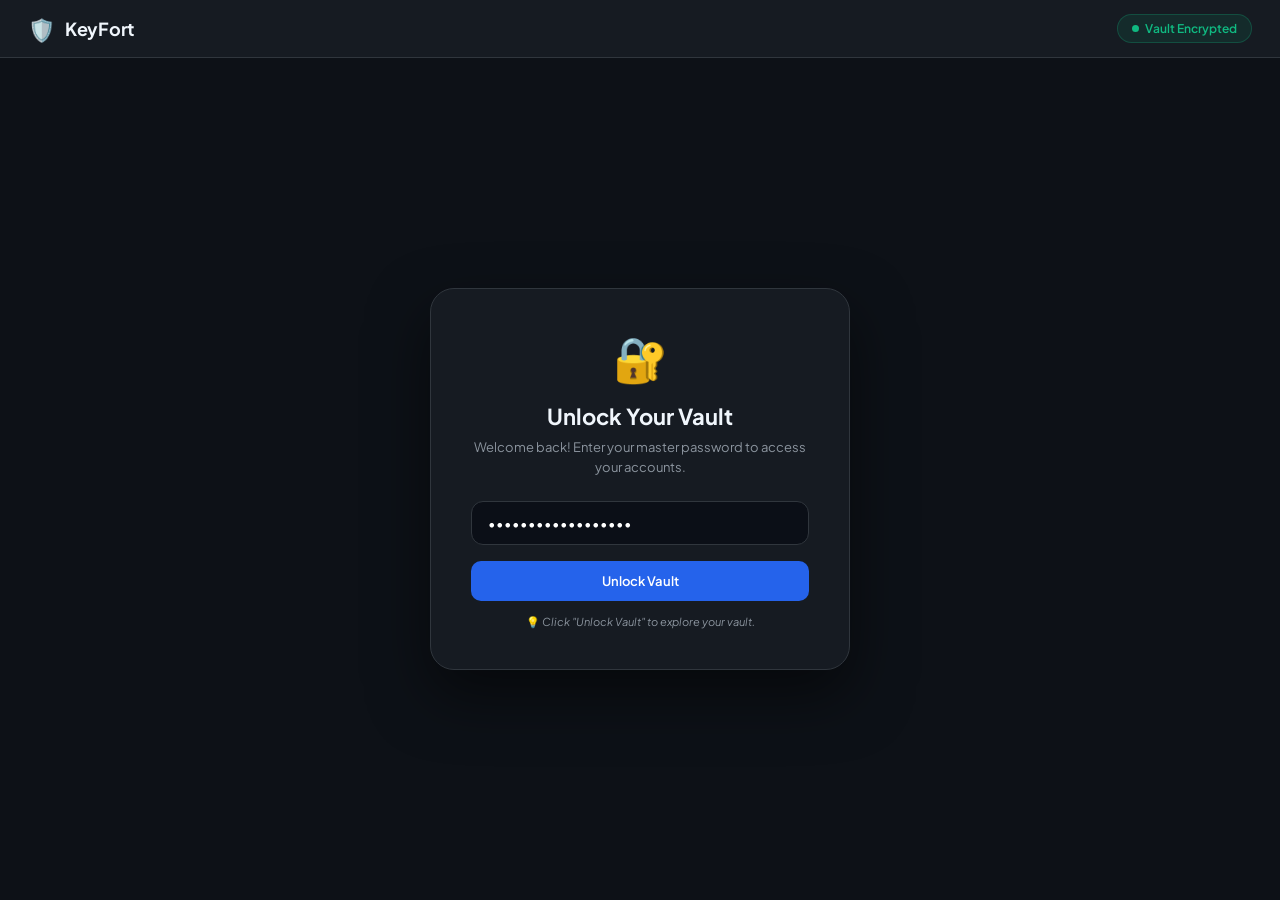
==== keyfort-server/src/main/resources/static/index.html @ c2ccace6 "feat: consumer-ready password manager UI with vault, generator, and human-friendly documentation" ====
<!DOCTYPE html>
<html lang="en">
<head>
    <meta charset="UTF-8">
    <meta name="viewport" content="width=device-width, initial-scale=1.0">
    <title>KeyFort — Simple, Private Password Manager</title>
    <link href="https://fonts.googleapis.com/css2?family=Plus+Jakarta+Sans:wght@400;500;600;700&display=swap" rel="stylesheet">
    <style>
        :root {
            --bg: #0d1117;
            --surface: #161b22;
            --surface-hover: #1f242c;
            --border: #30363d;
            --primary: #2563eb;
            --primary-hover: #1d4ed8;
            --accent: #10b981;
            --text: #f0f6fc;
            --muted: #8b949e;
            --danger: #f85149;
        }

        * {
            margin: 0;
            padding: 0;
            box-sizing: border-box;
            font-family: 'Plus Jakarta Sans', -apple-system, sans-serif;
        }

        body {
            background-color: var(--bg);
            color: var(--text);
            min-height: 100vh;
            display: flex;
            flex-direction: column;
        }

        /* Top Header */
        header {
            background: var(--surface);
            border-bottom: 1px solid var(--border);
            padding: 14px 28px;
            display: flex;
            align-items: center;
            justify-content: space-between;
        }

        .brand {
            display: flex;
            align-items: center;
            gap: 10px;
        }

        .brand-icon {
            font-size: 22px;
        }

        .brand h1 {
            font-size: 18px;
            font-weight: 700;
            letter-spacing: -0.3px;
        }

        .user-controls {
            display: flex;
            align-items: center;
            gap: 12px;
        }

        .status-badge {
            background: rgba(16, 185, 129, 0.1);
            color: var(--accent);
            border: 1px solid rgba(16, 185, 129, 0.25);
            padding: 6px 14px;
            border-radius: 20px;
            font-size: 12px;
            font-weight: 600;
            display: flex;
            align-items: center;
            gap: 6px;
        }

        .status-dot {
            width: 7px;
            height: 7px;
            border-radius: 50%;
            background: var(--accent);
        }

        .btn {
            background: var(--primary);
            color: white;
            border: none;
            padding: 8px 16px;
            border-radius: 10px;
            font-size: 13px;
            font-weight: 600;
            cursor: pointer;
            transition: all 0.2s;
            display: inline-flex;
            align-items: center;
            gap: 6px;
        }

        .btn:hover {
            background: var(--primary-hover);
        }

        .btn-secondary {
            background: var(--surface-hover);
            color: var(--text);
            border: 1px solid var(--border);
        }

        .btn-secondary:hover {
            background: #282f3a;
        }

        /* Unlock Screen */
        #unlockScreen {
            flex: 1;
            display: flex;
            align-items: center;
            justify-content: center;
            padding: 24px;
        }

        .unlock-card {
            background: var(--surface);
            border: 1px solid var(--border);
            border-radius: 24px;
            padding: 40px;
            max-width: 420px;
            width: 100%;
            text-align: center;
            box-shadow: 0 25px 60px rgba(0, 0, 0, 0.5);
        }

        .unlock-icon {
            font-size: 44px;
            margin-bottom: 16px;
        }

        .unlock-card h2 {
            font-size: 22px;
            font-weight: 700;
            margin-bottom: 8px;
        }

        .unlock-card p {
            font-size: 13px;
            color: var(--muted);
            margin-bottom: 24px;
            line-height: 1.5;
        }

        .input-field {
            width: 100%;
            background: #0b0f17;
            border: 1px solid var(--border);
            border-radius: 12px;
            padding: 12px 16px;
            color: white;
            font-size: 14px;
            margin-bottom: 16px;
            outline: none;
            transition: border-color 0.2s;
        }

        .input-field:focus {
            border-color: var(--primary);
        }

        /* App Dashboard */
        #appDashboard {
            flex: 1;
            display: none;
            max-width: 1100px;
            margin: 0 auto;
            width: 100%;
            padding: 28px 20px;
        }

        .dashboard-header {
            display: flex;
            justify-content: space-between;
            align-items: center;
            margin-bottom: 24px;
            gap: 16px;
        }

        .search-bar {
            flex: 1;
            max-width: 480px;
            position: relative;
        }

        .search-bar input {
            width: 100%;
            background: var(--surface);
            border: 1px solid var(--border);
            border-radius: 12px;
            padding: 10px 16px 10px 38px;
            color: white;
            font-size: 13px;
            outline: none;
        }

        .search-icon {
            position: absolute;
            left: 14px;
            top: 50%;
            transform: translateY(-50%);
            font-size: 14px;
            color: var(--muted);
        }

        /* Navigation Tabs */
        .tabs {
            display: flex;
            gap: 8px;
            margin-bottom: 24px;
            border-bottom: 1px solid var(--border);
            padding-bottom: 12px;
        }

        .tab-btn {
            background: none;
            border: none;
            color: var(--muted);
            font-size: 13px;
            font-weight: 600;
            padding: 8px 16px;
            border-radius: 8px;
            cursor: pointer;
            transition: all 0.2s;
        }

        .tab-btn.active {
            background: var(--surface);
            color: var(--text);
            border: 1px solid var(--border);
        }

        /* Password Cards Grid */
        .vault-grid {
            display: grid;
            grid-template-columns: repeat(auto-fill, minmax(320px, 1fr));
            gap: 16px;
        }

        .password-card {
            background: var(--surface);
            border: 1px solid var(--border);
            border-radius: 16px;
            padding: 18px;
            display: flex;
            flex-direction: column;
            gap: 14px;
            transition: transform 0.15s, border-color 0.15s;
        }

        .password-card:hover {
            border-color: #484f58;
            transform: translateY(-2px);
        }

        .card-top {
            display: flex;
            align-items: center;
            gap: 12px;
        }

        .site-logo {
            width: 40px;
            height: 40px;
            border-radius: 10px;
            background: #21262d;
            display: flex;
            align-items: center;
            justify-content: center;
            font-size: 18px;
            font-weight: 700;
        }

        .site-info h3 {
            font-size: 15px;
            font-weight: 600;
        }

        .site-info p {
            font-size: 12px;
            color: var(--muted);
        }

        .card-middle {
            background: #0b0f17;
            border: 1px solid #21262d;
            border-radius: 10px;
            padding: 10px 14px;
            display: flex;
            justify-content: space-between;
            align-items: center;
        }

        .password-display {
            font-family: monospace;
            font-size: 14px;
            letter-spacing: 1px;
            color: #79c0ff;
        }

        .card-actions {
            display: flex;
            gap: 8px;
        }

        .action-btn {
            background: #21262d;
            border: 1px solid var(--border);
            color: var(--text);
            padding: 6px 12px;
            border-radius: 8px;
            font-size: 12px;
            cursor: pointer;
            transition: background 0.15s;
        }

        .action-btn:hover {
            background: #30363d;
        }

        .delete-btn:hover {
            color: var(--danger);
            border-color: var(--danger);
        }

        /* Modal Dialog */
        .modal-overlay {
            position: fixed;
            top: 0; left: 0; right: 0; bottom: 0;
            background: rgba(0, 0, 0, 0.7);
            backdrop-filter: blur(4px);
            display: none;
            align-items: center;
            justify-content: center;
            z-index: 100;
        }

        .modal {
            background: var(--surface);
            border: 1px solid var(--border);
            border-radius: 20px;
            padding: 28px;
            max-width: 440px;
            width: 100%;
        }

        .modal h3 {
            font-size: 18px;
            font-weight: 700;
            margin-bottom: 16px;
        }

        .modal-buttons {
            display: flex;
            justify-content: flex-end;
            gap: 10px;
            margin-top: 20px;
        }

        /* Generator View */
        #generatorView {
            display: none;
            max-width: 500px;
            margin: 0 auto;
            background: var(--surface);
            border: 1px solid var(--border);
            border-radius: 20px;
            padding: 28px;
            text-align: center;
        }

        .gen-display {
            background: #0b0f17;
            border: 1px solid var(--border);
            border-radius: 12px;
            padding: 16px;
            font-family: monospace;
            font-size: 18px;
            font-weight: 600;
            color: var(--accent);
            margin: 16px 0;
            word-break: break-all;
        }

        /* Toast notification */
        #toast {
            position: fixed;
            bottom: 24px;
            right: 24px;
            background: #10b981;
            color: #042f1a;
            font-weight: 600;
            font-size: 13px;
            padding: 10px 20px;
            border-radius: 10px;
            box-shadow: 0 10px 25px rgba(0, 0, 0, 0.4);
            display: none;
            animation: fadeIn 0.2s;
            z-index: 200;
        }

        @keyframes fadeIn {
            from { opacity: 0; transform: translateY(10px); }
            to { opacity: 1; transform: translateY(0); }
        }
    </style>
</head>
<body>

    <!-- Header -->
    <header>
        <div class="brand">
            <span class="brand-icon">🛡️</span>
            <h1>KeyFort</h1>
        </div>
        <div class="user-controls">
            <div class="status-badge">
                <div class="status-dot"></div>
                <span>Vault Encrypted</span>
            </div>
            <button class="btn btn-secondary" id="lockBtn" style="display: none;" onclick="lockVault()">🔒 Lock</button>
        </div>
    </header>

    <!-- 1. Unlock Screen (First thing you see) -->
    <div id="unlockScreen">
        <div class="unlock-card">
            <div class="unlock-icon">🔐</div>
            <h2>Unlock Your Vault</h2>
            <p>Welcome back! Enter your master password to access your accounts.</p>
            <input type="password" id="masterPassInput" class="input-field" placeholder="Enter master password..." value="my-secret-password">
            <button class="btn" style="width: 100%; justify-content: center; padding: 12px;" onclick="unlockVault()">Unlock Vault</button>
            <div style="font-size: 11px; color: var(--muted); margin-top: 14px;">
                💡 <em>Click "Unlock Vault" to explore your vault.</em>
            </div>
        </div>
    </div>

    <!-- 2. Main Dashboard (After Unlock) -->
    <div id="appDashboard">
        
        <!-- Tabs -->
        <div class="tabs">
            <button class="tab-btn active" id="tabVault" onclick="showTab('vault')">🔑 Passwords</button>
            <button class="tab-btn" id="tabGen" onclick="showTab('gen')">⚡ Generator</button>
        </div>

        <!-- Vault Tab Content -->
        <div id="vaultContent">
            <div class="dashboard-header">
                <div class="search-bar">
                    <span class="search-icon">🔍</span>
                    <input type="text" id="searchInput" placeholder="Search passwords (e.g. Google, Netflix)..." oninput="filterPasswords()">
                </div>
                <button class="btn" onclick="openAddModal()">+ Add New Password</button>
            </div>

            <!-- Passwords List -->
            <div class="vault-grid" id="vaultGrid">
                <!-- Cards will render here -->
            </div>
        </div>

        <!-- Generator Tab Content -->
        <div id="generatorView">
            <div style="font-size: 32px; margin-bottom: 8px;">⚡</div>
            <h3>Strong Password Generator</h3>
            <p style="font-size: 12px; color: var(--muted);">Generate strong, unique passwords that hackers cannot guess.</p>
            
            <div class="gen-display" id="generatedPassword">K8#mQ2$pL9@vR4!w</div>
            
            <div style="display: flex; gap: 10px; justify-content: center; margin-top: 16px;">
                <button class="btn" onclick="generateNewPassword()">🎲 Generate New</button>
                <button class="btn btn-secondary" onclick="copyText(document.getElementById('generatedPassword').textContent, 'Generated password copied!')">📋 Copy Password</button>
            </div>
        </div>

    </div>

    <!-- Add Password Modal -->
    <div class="modal-overlay" id="addModal">
        <div class="modal">
            <h3>Add New Password</h3>
            <label style="font-size: 12px; color: var(--muted); margin-bottom: 4px; display: block;">Service / Website Name</label>
            <input type="text" id="newSite" class="input-field" placeholder="e.g. Amazon, Twitter, Bank">
            
            <label style="font-size: 12px; color: var(--muted); margin-bottom: 4px; display: block;">Username or Email</label>
            <input type="text" id="newUser" class="input-field" placeholder="e.g. sameer@gmail.com">
            
            <label style="font-size: 12px; color: var(--muted); margin-bottom: 4px; display: block;">Password</label>
            <div style="display: flex; gap: 8px;">
                <input type="text" id="newPass" class="input-field" placeholder="Password" style="margin-bottom: 0;">
                <button class="btn btn-secondary" type="button" onclick="document.getElementById('newPass').value = makeRandomPass()">⚡</button>
            </div>

            <div class="modal-buttons">
                <button class="btn btn-secondary" onclick="closeAddModal()">Cancel</button>
                <button class="btn" onclick="saveNewPassword()">Save Password</button>
            </div>
        </div>
    </div>

    <!-- Toast Notification -->
    <div id="toast">Copied to clipboard!</div>

    <script>
        // Sample Vault Data
        let vault = [
            { id: 1, site: "Google Workspace", user: "sameer@gmail.com", pass: "s3cur3#P@ssw0rd!2026", logo: "G", color: "#ea4335" },
            { id: 2, site: "GitHub Account", user: "MohammedSameer-57", pass: "ghp_TokenSecr3t_9921", logo: "git", color: "#f0f6fc" },
            { id: 3, site: "Netflix Family", user: "sameer.stream@home.net", pass: "N3tfl!x_B!ng3#2026", logo: "N", color: "#e50914" },
            { id: 4, site: "Spotify Music", user: "sameer.music@gmail.com", pass: "Sp0t!fy#Tr@cks_882", logo: "♫", color: "#1db954" }
        ];

        // Unlock Action
        function unlockVault() {
            document.getElementById('unlockScreen').style.display = 'none';
            document.getElementById('appDashboard').style.display = 'block';
            document.getElementById('lockBtn').style.display = 'inline-flex';
            renderVault();
            showToast("Vault unlocked successfully!");
        }

        // Lock Action
        function lockVault() {
            document.getElementById('unlockScreen').style.display = 'flex';
            document.getElementById('appDashboard').style.display = 'none';
            document.getElementById('lockBtn').style.display = 'none';
            showToast("Vault locked.");
        }

        // Render Password Cards
        function renderVault(filter = "") {
            const grid = document.getElementById('vaultGrid');
            grid.innerHTML = "";

            const items = vault.filter(v => 
                v.site.toLowerCase().includes(filter.toLowerCase()) || 
                v.user.toLowerCase().includes(filter.toLowerCase())
            );

            if (items.length === 0) {
                grid.innerHTML = `<div style="grid-column: 1/-1; text-align: center; color: var(--muted); padding: 40px;">No accounts found matching "${filter}".</div>`;
                return;
            }

            items.forEach(item => {
                const card = document.createElement('div');
                card.className = 'password-card';
                card.innerHTML = `
                    <div class="card-top">
                        <div class="site-logo" style="color: ${item.color}">${item.logo}</div>
                        <div class="site-info">
                            <h3>${item.site}</h3>
                            <p>${item.user}</p>
                        </div>
                    </div>
                    <div class="card-middle">
                        <span class="password-display" id="pass-${item.id}">••••••••••••</span>
                        <button class="action-btn" onclick="toggleSecret(${item.id}, '${item.pass}')">👁️ Peek</button>
                    </div>
                    <div class="card-actions">
                        <button class="action-btn" onclick="copyText('${item.user}', 'Username copied!')">📋 Copy User</button>
                        <button class="action-btn" onclick="copyText('${item.pass}', 'Password copied!')">🔑 Copy Password</button>
                        <button class="action-btn delete-btn" onclick="deleteEntry(${item.id})">🗑️</button>
                    </div>
                `;
                grid.appendChild(card);
            });
        }

        function toggleSecret(id, pass) {
            const el = document.getElementById(`pass-${id}`);
            if (el.textContent === "••••••••••••") {
                el.textContent = pass;
            } else {
                el.textContent = "••••••••••••";
            }
        }

        function filterPasswords() {
            const query = document.getElementById('searchInput').value;
            renderVault(query);
        }

        // Add New Password Modal
        function openAddModal() {
            document.getElementById('newSite').value = "";
            document.getElementById('newUser').value = "";
            document.getElementById('newPass').value = makeRandomPass();
            document.getElementById('addModal').style.display = 'flex';
        }

        function closeAddModal() {
            document.getElementById('addModal').style.display = 'none';
        }

        function saveNewPassword() {
            const site = document.getElementById('newSite').value.trim();
            const user = document.getElementById('newUser').value.trim();
            const pass = document.getElementById('newPass').value.trim();

            if (!site || !pass) {
                alert("Please enter a website name and password.");
                return;
            }

            vault.push({
                id: Date.now(),
                site: site,
                user: user || "user",
                pass: pass,
                logo: site.charAt(0).toUpperCase(),
                color: "#3b82f6"
            });

            closeAddModal();
            renderVault();
            showToast(`Added ${site} to your vault!`);
        }

        function deleteEntry(id) {
            vault = vault.filter(v => v.id !== id);
            renderVault();
            showToast("Account removed from vault.");
        }

        // Copy Helper
        function copyText(text, msg) {
            navigator.clipboard.writeText(text).then(() => {
                showToast(msg);
            }).catch(() => {
                showToast("Copied: " + text);
            });
        }

        function showToast(msg) {
            const toast = document.getElementById('toast');
            toast.textContent = msg;
            toast.style.display = 'block';
            setTimeout(() => { toast.style.display = 'none'; }, 2200);
        }

        // Tab Switching
        function showTab(tab) {
            if (tab === 'vault') {
                document.getElementById('tabVault').classList.add('active');
                document.getElementById('tabGen').classList.remove('active');
                document.getElementById('vaultContent').style.display = 'block';
                document.getElementById('generatorView').style.display = 'none';
            } else {
                document.getElementById('tabGen').classList.add('active');
                document.getElementById('tabVault').classList.remove('active');
                document.getElementById('vaultContent').style.display = 'none';
                document.getElementById('generatorView').style.display = 'block';
            }
        }

        // Generator Logic
        function makeRandomPass() {
            const chars = "ABCDEFGHJKLMNPQRSTUVWXYZabcdefghijkmnopqrstuvwxyz23456789!@#$%^&*";
            let pass = "";
            for (let i = 0; i < 16; i++) {
                pass += chars.charAt(Math.floor(Math.random() * chars.length));
            }
            return pass;
        }

        function generateNewPassword() {
            document.getElementById('generatedPassword').textContent = makeRandomPass();
        }
    </script>
</body>
</html>
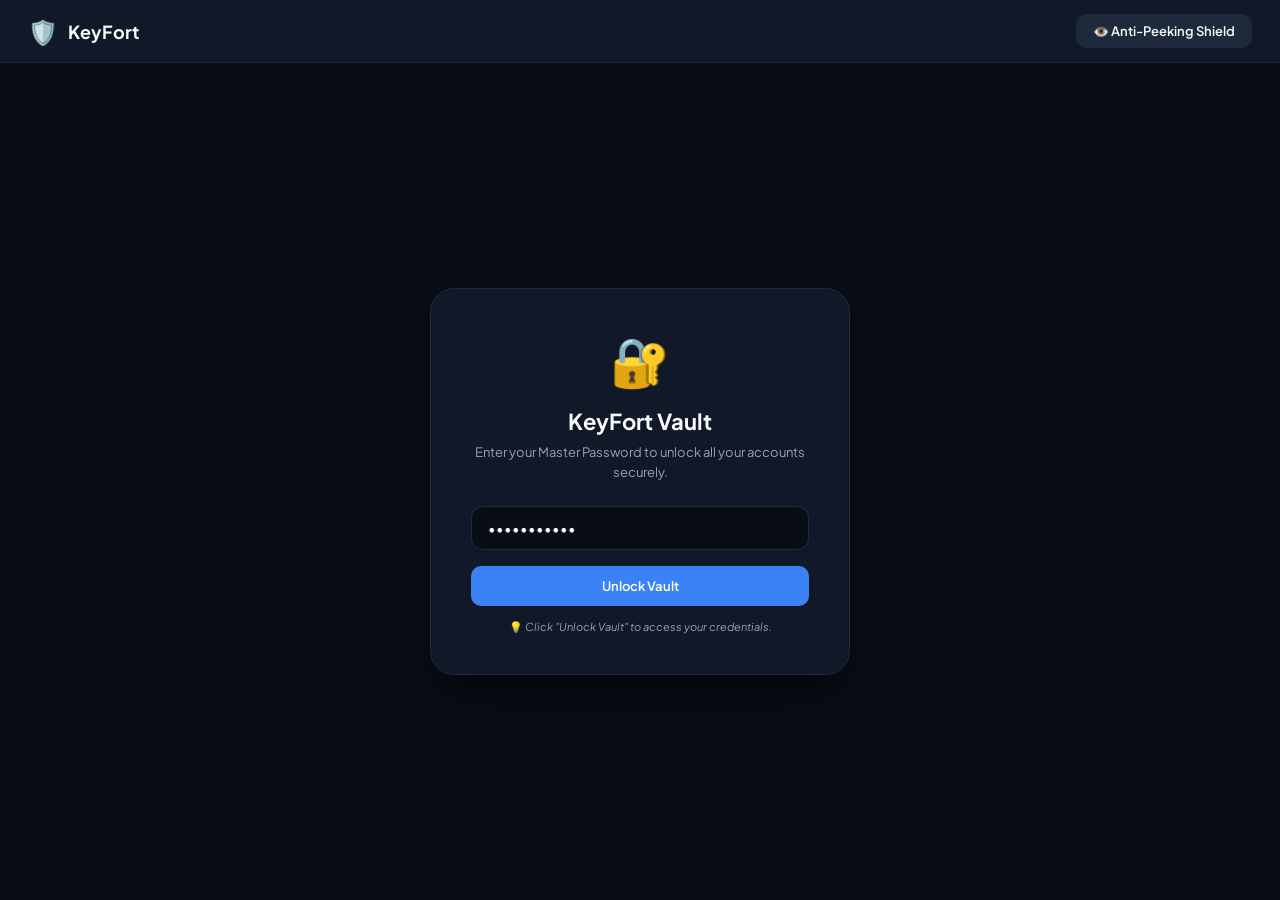
==== commit 0598bd60: "feat: anti-peeking shield, 60s self-destruct 1-time share links, and camera-proof press-to-peek" ====
--- a/keyfort-server/src/main/resources/static/index.html
+++ b/keyfort-server/src/main/resources/static/index.html
@@ -3,20 +3,21 @@
 <head>
     <meta charset="UTF-8">
     <meta name="viewport" content="width=device-width, initial-scale=1.0">
-    <title>KeyFort — Simple, Private Password Manager</title>
+    <title>KeyFort — Anti-Peeking Password Manager</title>
     <link href="https://fonts.googleapis.com/css2?family=Plus+Jakarta+Sans:wght@400;500;600;700&display=swap" rel="stylesheet">
     <style>
         :root {
-            --bg: #0d1117;
-            --surface: #161b22;
-            --surface-hover: #1f242c;
-            --border: #30363d;
-            --primary: #2563eb;
-            --primary-hover: #1d4ed8;
+            --bg: #090d16;
+            --surface: #111827;
+            --surface-hover: #1f2937;
+            --border: #1f293d;
+            --primary: #3b82f6;
+            --primary-hover: #2563eb;
             --accent: #10b981;
-            --text: #f0f6fc;
-            --muted: #8b949e;
-            --danger: #f85149;
+            --warning: #f59e0b;
+            --danger: #ef4444;
+            --text: #f8fafc;
+            --muted: #94a3b8;
         }
 
         * {
@@ -34,7 +35,7 @@
             flex-direction: column;
         }
 
-        /* Top Header */
+        /* Header */
         header {
             background: var(--surface);
             border-bottom: 1px solid var(--border);
@@ -51,39 +52,18 @@
         }
 
         .brand-icon {
-            font-size: 22px;
+            font-size: 24px;
         }
 
         .brand h1 {
             font-size: 18px;
             font-weight: 700;
-            letter-spacing: -0.3px;
-        }
-
-        .user-controls {
-            display: flex;
-            align-items: center;
-            gap: 12px;
-        }
-
-        .status-badge {
-            background: rgba(16, 185, 129, 0.1);
-            color: var(--accent);
-            border: 1px solid rgba(16, 185, 129, 0.25);
-            padding: 6px 14px;
-            border-radius: 20px;
-            font-size: 12px;
-            font-weight: 600;
-            display: flex;
-            align-items: center;
-            gap: 6px;
-        }
-
-        .status-dot {
-            width: 7px;
-            height: 7px;
-            border-radius: 50%;
-            background: var(--accent);
+        }
+
+        .header-actions {
+            display: flex;
+            align-items: center;
+            gap: 10px;
         }
 
         .btn {
@@ -101,22 +81,24 @@
             gap: 6px;
         }
 
-        .btn:hover {
-            background: var(--primary-hover);
-        }
+        .btn:hover { background: var(--primary-hover); }
 
         .btn-secondary {
-            background: var(--surface-hover);
+            background: #1e293b;
             color: var(--text);
             border: 1px solid var(--border);
         }
 
-        .btn-secondary:hover {
-            background: #282f3a;
-        }
-
-        /* Unlock Screen */
-        #unlockScreen {
+        .btn-secondary:hover { background: #334155; }
+
+        .btn-danger {
+            background: rgba(239, 68, 68, 0.15);
+            color: #f87171;
+            border: 1px solid rgba(239, 68, 68, 0.3);
+        }
+
+        /* SCREEN 1: Master Password Login */
+        #screen1 {
             flex: 1;
             display: flex;
             align-items: center;
@@ -124,7 +106,7 @@
             padding: 24px;
         }
 
-        .unlock-card {
+        .login-card {
             background: var(--surface);
             border: 1px solid var(--border);
             border-radius: 24px;
@@ -132,30 +114,30 @@
             max-width: 420px;
             width: 100%;
             text-align: center;
-            box-shadow: 0 25px 60px rgba(0, 0, 0, 0.5);
-        }
-
-        .unlock-icon {
-            font-size: 44px;
+            box-shadow: 0 25px 50px -12px rgba(0, 0, 0, 0.7);
+        }
+
+        .login-icon {
+            font-size: 48px;
             margin-bottom: 16px;
         }
 
-        .unlock-card h2 {
+        .login-card h2 {
             font-size: 22px;
             font-weight: 700;
             margin-bottom: 8px;
         }
 
-        .unlock-card p {
+        .login-card p {
             font-size: 13px;
             color: var(--muted);
             margin-bottom: 24px;
             line-height: 1.5;
         }
 
-        .input-field {
+        .input-box {
             width: 100%;
-            background: #0b0f17;
+            background: #090d16;
             border: 1px solid var(--border);
             border-radius: 12px;
             padding: 12px 16px;
@@ -166,12 +148,10 @@
             transition: border-color 0.2s;
         }
 
-        .input-field:focus {
-            border-color: var(--primary);
-        }
-
-        /* App Dashboard */
-        #appDashboard {
+        .input-box:focus { border-color: var(--primary); }
+
+        /* SCREEN 2: The Main Vault Dashboard */
+        #screen2 {
             flex: 1;
             display: none;
             max-width: 1100px;
@@ -180,21 +160,22 @@
             padding: 28px 20px;
         }
 
-        .dashboard-header {
+        .toolbar {
             display: flex;
             justify-content: space-between;
             align-items: center;
+            gap: 16px;
             margin-bottom: 24px;
-            gap: 16px;
-        }
-
-        .search-bar {
+            flex-wrap: wrap;
+        }
+
+        .search-box {
             flex: 1;
-            max-width: 480px;
+            min-width: 280px;
             position: relative;
         }
 
-        .search-bar input {
+        .search-box input {
             width: 100%;
             background: var(--surface);
             border: 1px solid var(--border);
@@ -214,67 +195,40 @@
             color: var(--muted);
         }
 
-        /* Navigation Tabs */
-        .tabs {
-            display: flex;
-            gap: 8px;
-            margin-bottom: 24px;
-            border-bottom: 1px solid var(--border);
-            padding-bottom: 12px;
-        }
-
-        .tab-btn {
-            background: none;
-            border: none;
-            color: var(--muted);
-            font-size: 13px;
-            font-weight: 600;
-            padding: 8px 16px;
-            border-radius: 8px;
-            cursor: pointer;
-            transition: all 0.2s;
-        }
-
-        .tab-btn.active {
-            background: var(--surface);
-            color: var(--text);
-            border: 1px solid var(--border);
-        }
-
-        /* Password Cards Grid */
+        /* Vault Cards */
         .vault-grid {
             display: grid;
             grid-template-columns: repeat(auto-fill, minmax(320px, 1fr));
             gap: 16px;
         }
 
-        .password-card {
+        .card {
             background: var(--surface);
             border: 1px solid var(--border);
-            border-radius: 16px;
-            padding: 18px;
+            border-radius: 18px;
+            padding: 20px;
             display: flex;
             flex-direction: column;
             gap: 14px;
             transition: transform 0.15s, border-color 0.15s;
         }
 
-        .password-card:hover {
-            border-color: #484f58;
+        .card:hover {
+            border-color: #3b82f6;
             transform: translateY(-2px);
         }
 
-        .card-top {
+        .card-header {
             display: flex;
             align-items: center;
             gap: 12px;
         }
 
-        .site-logo {
-            width: 40px;
-            height: 40px;
-            border-radius: 10px;
-            background: #21262d;
+        .logo-circle {
+            width: 42px;
+            height: 42px;
+            border-radius: 12px;
+            background: #1e293b;
             display: flex;
             align-items: center;
             justify-content: center;
@@ -282,19 +236,9 @@
             font-weight: 700;
         }
 
-        .site-info h3 {
-            font-size: 15px;
-            font-weight: 600;
-        }
-
-        .site-info p {
-            font-size: 12px;
-            color: var(--muted);
-        }
-
         .card-middle {
-            background: #0b0f17;
-            border: 1px solid #21262d;
+            background: #090d16;
+            border: 1px solid #1e293b;
             border-radius: 10px;
             padding: 10px 14px;
             display: flex;
@@ -302,98 +246,118 @@
             align-items: center;
         }
 
-        .password-display {
+        .secret-dots {
             font-family: monospace;
             font-size: 14px;
-            letter-spacing: 1px;
-            color: #79c0ff;
-        }
-
-        .card-actions {
-            display: flex;
+            letter-spacing: 2px;
+            color: #60a5fa;
+            user-select: none;
+        }
+
+        .card-footer {
+            display: flex;
+            justify-content: space-between;
+            align-items: center;
             gap: 8px;
         }
 
-        .action-btn {
-            background: #21262d;
-            border: 1px solid var(--border);
-            color: var(--text);
+        .btn-share {
+            background: rgba(16, 185, 129, 0.12);
+            color: #34d399;
+            border: 1px solid rgba(16, 185, 129, 0.3);
             padding: 6px 12px;
             border-radius: 8px;
             font-size: 12px;
+            font-weight: 600;
             cursor: pointer;
-            transition: background 0.15s;
-        }
-
-        .action-btn:hover {
-            background: #30363d;
-        }
-
-        .delete-btn:hover {
-            color: var(--danger);
-            border-color: var(--danger);
-        }
-
-        /* Modal Dialog */
-        .modal-overlay {
+            transition: all 0.2s;
+            display: flex;
+            align-items: center;
+            gap: 5px;
+        }
+
+        .btn-share:hover {
+            background: rgba(16, 185, 129, 0.25);
+        }
+
+        /* MODAL: 1-Time Self-Destruct Send */
+        .modal-bg {
             position: fixed;
             top: 0; left: 0; right: 0; bottom: 0;
-            background: rgba(0, 0, 0, 0.7);
-            backdrop-filter: blur(4px);
+            background: rgba(0, 0, 0, 0.75);
+            backdrop-filter: blur(8px);
             display: none;
             align-items: center;
             justify-content: center;
             z-index: 100;
-        }
-
-        .modal {
+            padding: 16px;
+        }
+
+        .modal-box {
             background: var(--surface);
             border: 1px solid var(--border);
+            border-radius: 24px;
+            padding: 32px;
+            max-width: 480px;
+            width: 100%;
+            box-shadow: 0 25px 60px rgba(0, 0, 0, 0.8);
+            position: relative;
+        }
+
+        .burn-badge {
+            display: inline-flex;
+            align-items: center;
+            gap: 6px;
+            background: rgba(239, 68, 68, 0.15);
+            color: #f87171;
+            padding: 4px 12px;
             border-radius: 20px;
-            padding: 28px;
-            max-width: 440px;
-            width: 100%;
-        }
-
-        .modal h3 {
-            font-size: 18px;
-            font-weight: 700;
-            margin-bottom: 16px;
-        }
-
-        .modal-buttons {
-            display: flex;
-            justify-content: flex-end;
-            gap: 10px;
-            margin-top: 20px;
-        }
-
-        /* Generator View */
-        #generatorView {
-            display: none;
-            max-width: 500px;
-            margin: 0 auto;
-            background: var(--surface);
-            border: 1px solid var(--border);
-            border-radius: 20px;
-            padding: 28px;
-            text-align: center;
-        }
-
-        .gen-display {
-            background: #0b0f17;
+            font-size: 12px;
+            font-weight: 600;
+            margin-bottom: 12px;
+        }
+
+        .timer-bar {
+            background: #090d16;
             border: 1px solid var(--border);
             border-radius: 12px;
-            padding: 16px;
+            padding: 14px;
+            margin: 16px 0;
+            text-align: center;
+        }
+
+        .timer-count {
+            font-size: 26px;
+            font-weight: 800;
+            color: #fbbf24;
             font-family: monospace;
-            font-size: 18px;
-            font-weight: 600;
-            color: var(--accent);
+        }
+
+        .anti-peek-display {
+            background: #000;
+            border: 2px dashed #334155;
+            border-radius: 12px;
+            padding: 18px;
+            text-align: center;
             margin: 16px 0;
-            word-break: break-all;
-        }
-
-        /* Toast notification */
+            position: relative;
+        }
+
+        .peek-blur {
+            filter: blur(8px);
+            user-select: none;
+            transition: filter 0.2s;
+            font-family: monospace;
+            font-size: 16px;
+            color: #38bdf8;
+            font-weight: 700;
+        }
+
+        .peek-revealed {
+            filter: blur(0px) !important;
+        }
+
+        /* Toast */
         #toast {
             position: fixed;
             bottom: 24px;
@@ -402,17 +366,11 @@
             color: #042f1a;
             font-weight: 600;
             font-size: 13px;
-            padding: 10px 20px;
-            border-radius: 10px;
+            padding: 12px 20px;
+            border-radius: 12px;
             box-shadow: 0 10px 25px rgba(0, 0, 0, 0.4);
             display: none;
-            animation: fadeIn 0.2s;
             z-index: 200;
-        }
-
-        @keyframes fadeIn {
-            from { opacity: 0; transform: translateY(10px); }
-            to { opacity: 1; transform: translateY(0); }
         }
     </style>
 </head>
@@ -424,177 +382,256 @@
             <span class="brand-icon">🛡️</span>
             <h1>KeyFort</h1>
         </div>
-        <div class="user-controls">
-            <div class="status-badge">
-                <div class="status-dot"></div>
-                <span>Vault Encrypted</span>
-            </div>
-            <button class="btn btn-secondary" id="lockBtn" style="display: none;" onclick="lockVault()">🔒 Lock</button>
+        <div class="header-actions">
+            <button class="btn btn-secondary" onclick="toggleAntiPeek()" id="privacyShieldBtn">👁️ Anti-Peeking Shield</button>
+            <button class="btn btn-secondary" id="lockVaultBtn" style="display: none;" onclick="lockVault()">🔒 Lock</button>
         </div>
     </header>
 
-    <!-- 1. Unlock Screen (First thing you see) -->
-    <div id="unlockScreen">
-        <div class="unlock-card">
-            <div class="unlock-icon">🔐</div>
-            <h2>Unlock Your Vault</h2>
-            <p>Welcome back! Enter your master password to access your accounts.</p>
-            <input type="password" id="masterPassInput" class="input-field" placeholder="Enter master password..." value="my-secret-password">
+    <!-- SCREEN 1: Master Lock -->
+    <div id="screen1">
+        <div class="login-card">
+            <div class="login-icon">🔐</div>
+            <h2>KeyFort Vault</h2>
+            <p>Enter your Master Password to unlock all your accounts securely.</p>
+            <input type="password" id="masterPass" class="input-box" placeholder="Master Password" value="password123">
             <button class="btn" style="width: 100%; justify-content: center; padding: 12px;" onclick="unlockVault()">Unlock Vault</button>
             <div style="font-size: 11px; color: var(--muted); margin-top: 14px;">
-                💡 <em>Click "Unlock Vault" to explore your vault.</em>
+                💡 <em>Click "Unlock Vault" to access your credentials.</em>
             </div>
         </div>
     </div>
 
-    <!-- 2. Main Dashboard (After Unlock) -->
-    <div id="appDashboard">
-        
-        <!-- Tabs -->
-        <div class="tabs">
-            <button class="tab-btn active" id="tabVault" onclick="showTab('vault')">🔑 Passwords</button>
-            <button class="tab-btn" id="tabGen" onclick="showTab('gen')">⚡ Generator</button>
+    <!-- SCREEN 2: Vault Dashboard -->
+    <div id="screen2">
+        <div class="toolbar">
+            <div class="search-box">
+                <span class="search-icon">🔍</span>
+                <input type="text" id="searchFilter" placeholder="Search accounts (e.g. Google, Netflix)..." oninput="filterCards()">
+            </div>
+            <button class="btn" onclick="openAddModal()">+ Add Account</button>
         </div>
 
-        <!-- Vault Tab Content -->
-        <div id="vaultContent">
-            <div class="dashboard-header">
-                <div class="search-bar">
-                    <span class="search-icon">🔍</span>
-                    <input type="text" id="searchInput" placeholder="Search passwords (e.g. Google, Netflix)..." oninput="filterPasswords()">
-                </div>
-                <button class="btn" onclick="openAddModal()">+ Add New Password</button>
-            </div>
-
-            <!-- Passwords List -->
-            <div class="vault-grid" id="vaultGrid">
-                <!-- Cards will render here -->
-            </div>
+        <div class="vault-grid" id="vaultGrid">
+            <!-- Cards rendered here -->
         </div>
-
-        <!-- Generator Tab Content -->
-        <div id="generatorView">
-            <div style="font-size: 32px; margin-bottom: 8px;">⚡</div>
-            <h3>Strong Password Generator</h3>
-            <p style="font-size: 12px; color: var(--muted);">Generate strong, unique passwords that hackers cannot guess.</p>
+    </div>
+
+    <!-- SCREEN 3 (Modal): 1-Time Self-Destruct Share to Friend -->
+    <div class="modal-bg" id="shareModal">
+        <div class="modal-box">
+            <div class="burn-badge">🔥 1-Time Self-Destruct Link</div>
+            <h3 id="shareTitle" style="font-size: 18px; margin-bottom: 6px;">Share with Friend</h3>
+            <p style="font-size: 12px; color: var(--muted); line-height: 1.5;">
+                This creates a <strong>disposable encrypted one-time passcode</strong>. Even if someone takes a photo of the WhatsApp chat, the password self-destructs and cannot be opened again!
+            </p>
+
+            <!-- Self-Destruct Timer -->
+            <div class="timer-bar">
+                <div style="font-size: 11px; color: var(--muted); margin-bottom: 4px;">EXPIRES IN</div>
+                <div class="timer-count" id="countdown">60s</div>
+                <div style="font-size: 11px; color: #f87171; margin-top: 4px;">Burns immediately after 1 view</div>
+            </div>
+
+            <!-- Anti-Camera & Shoulder-Surfing Display -->
+            <div class="anti-peek-display">
+                <div style="font-size: 11px; color: var(--muted); margin-bottom: 8px;">HOLD BUTTON TO PEEK (Auto-hides after 3s)</div>
+                <div class="peek-blur" id="peekSecret">X9#kL2$vM8@qR4!w</div>
+            </div>
+
+            <div style="display: flex; gap: 8px; justify-content: center; margin-bottom: 18px;">
+                <button class="btn btn-secondary" onmousedown="revealPeek()" onmouseup="hidePeek()" ontouchstart="revealPeek()" ontouchend="hidePeek()">👁️ Press & Hold to Peek</button>
+            </div>
+
+            <!-- WhatsApp Link Generator -->
+            <div style="background: #090d16; border: 1px solid var(--border); border-radius: 12px; padding: 12px; margin-bottom: 16px;">
+                <div style="font-size: 11px; color: var(--muted); margin-bottom: 4px;">WHATSAPP 1-TIME BURN LINK:</div>
+                <div style="font-family: monospace; font-size: 12px; color: #34d399; word-break: break-all;" id="shareUrlPreview">https://keyfort.link/burn#key-91f82...</div>
+            </div>
+
+            <div style="display: flex; justify-content: flex-end; gap: 10px;">
+                <button class="btn btn-secondary" onclick="closeShareModal()">Done</button>
+                <button class="btn" style="background: #25D366; color: white;" onclick="copyShareLink()">📋 Copy WhatsApp Link</button>
+            </div>
+        </div>
+    </div>
+
+    <!-- Modal: Add New Account -->
+    <div class="modal-bg" id="addModal">
+        <div class="modal-box">
+            <h3 style="font-size: 18px; margin-bottom: 16px;">Add New Account</h3>
             
-            <div class="gen-display" id="generatedPassword">K8#mQ2$pL9@vR4!w</div>
-            
-            <div style="display: flex; gap: 10px; justify-content: center; margin-top: 16px;">
-                <button class="btn" onclick="generateNewPassword()">🎲 Generate New</button>
-                <button class="btn btn-secondary" onclick="copyText(document.getElementById('generatedPassword').textContent, 'Generated password copied!')">📋 Copy Password</button>
-            </div>
-        </div>
-
-    </div>
-
-    <!-- Add Password Modal -->
-    <div class="modal-overlay" id="addModal">
-        <div class="modal">
-            <h3>Add New Password</h3>
-            <label style="font-size: 12px; color: var(--muted); margin-bottom: 4px; display: block;">Service / Website Name</label>
-            <input type="text" id="newSite" class="input-field" placeholder="e.g. Amazon, Twitter, Bank">
+            <label style="font-size: 12px; color: var(--muted); margin-bottom: 4px; display: block;">Website / App Name</label>
+            <input type="text" id="newSite" class="input-box" placeholder="e.g. Amazon, Bank, Instagram">
             
             <label style="font-size: 12px; color: var(--muted); margin-bottom: 4px; display: block;">Username or Email</label>
-            <input type="text" id="newUser" class="input-field" placeholder="e.g. sameer@gmail.com">
+            <input type="text" id="newUser" class="input-box" placeholder="e.g. sameer@gmail.com">
             
             <label style="font-size: 12px; color: var(--muted); margin-bottom: 4px; display: block;">Password</label>
-            <div style="display: flex; gap: 8px;">
-                <input type="text" id="newPass" class="input-field" placeholder="Password" style="margin-bottom: 0;">
-                <button class="btn btn-secondary" type="button" onclick="document.getElementById('newPass').value = makeRandomPass()">⚡</button>
-            </div>
-
-            <div class="modal-buttons">
-                <button class="btn btn-secondary" onclick="closeAddModal()">Cancel</button>
-                <button class="btn" onclick="saveNewPassword()">Save Password</button>
+            <div style="display: flex; gap: 8px; margin-bottom: 16px;">
+                <input type="text" id="newPass" class="input-box" placeholder="Password" style="margin-bottom: 0;">
+                <button class="btn btn-secondary" type="button" onclick="document.getElementById('newPass').value = makeRandomPass()">⚡ Random</button>
+            </div>
+
+            <div style="display: flex; justify-content: flex-end; gap: 10px;">
+                <button class="btn btn-secondary" onclick="document.getElementById('addModal').style.display='none'">Cancel</button>
+                <button class="btn" onclick="saveNewAccount()">Save Account</button>
             </div>
         </div>
     </div>
 
-    <!-- Toast Notification -->
     <div id="toast">Copied to clipboard!</div>
 
     <script>
-        // Sample Vault Data
-        let vault = [
-            { id: 1, site: "Google Workspace", user: "sameer@gmail.com", pass: "s3cur3#P@ssw0rd!2026", logo: "G", color: "#ea4335" },
-            { id: 2, site: "GitHub Account", user: "MohammedSameer-57", pass: "ghp_TokenSecr3t_9921", logo: "git", color: "#f0f6fc" },
-            { id: 3, site: "Netflix Family", user: "sameer.stream@home.net", pass: "N3tfl!x_B!ng3#2026", logo: "N", color: "#e50914" },
-            { id: 4, site: "Spotify Music", user: "sameer.music@gmail.com", pass: "Sp0t!fy#Tr@cks_882", logo: "♫", color: "#1db954" }
+        let accounts = [
+            { id: 1, name: "Google Workspace", user: "sameer@gmail.com", pass: "G00gl3#S3cur3_2026", logo: "G", color: "#ea4335" },
+            { id: 2, name: "GitHub Account", user: "MohammedSameer-57", pass: "ghp_TokenS3cr3t_9921", logo: "git", color: "#f8fafc" },
+            { id: 3, name: "Netflix Family", user: "sameer.stream@home.net", pass: "N3tfl!x_Pass#8821", logo: "N", color: "#e50914" },
+            { id: 4, name: "Bank Account", user: "Acc: **** 9182", pass: "B@nk#Pin_9918!", logo: "$", color: "#10b981" }
         ];
 
-        // Unlock Action
+        let timerInterval = null;
+        let timeLeft = 60;
+
         function unlockVault() {
-            document.getElementById('unlockScreen').style.display = 'none';
-            document.getElementById('appDashboard').style.display = 'block';
-            document.getElementById('lockBtn').style.display = 'inline-flex';
-            renderVault();
-            showToast("Vault unlocked successfully!");
-        }
-
-        // Lock Action
+            document.getElementById('screen1').style.display = 'none';
+            document.getElementById('screen2').style.display = 'block';
+            document.getElementById('lockVaultBtn').style.display = 'inline-flex';
+            renderAccounts();
+            showToast("Vault Unlocked!");
+        }
+
         function lockVault() {
-            document.getElementById('unlockScreen').style.display = 'flex';
-            document.getElementById('appDashboard').style.display = 'none';
-            document.getElementById('lockBtn').style.display = 'none';
-            showToast("Vault locked.");
-        }
-
-        // Render Password Cards
-        function renderVault(filter = "") {
+            document.getElementById('screen1').style.display = 'flex';
+            document.getElementById('screen2').style.display = 'none';
+            document.getElementById('lockVaultBtn').style.display = 'none';
+            showToast("Vault Locked.");
+        }
+
+        function renderAccounts(query = "") {
             const grid = document.getElementById('vaultGrid');
             grid.innerHTML = "";
 
-            const items = vault.filter(v => 
-                v.site.toLowerCase().includes(filter.toLowerCase()) || 
-                v.user.toLowerCase().includes(filter.toLowerCase())
+            const filtered = accounts.filter(a => 
+                a.name.toLowerCase().includes(query.toLowerCase()) || 
+                a.user.toLowerCase().includes(query.toLowerCase())
             );
 
-            if (items.length === 0) {
-                grid.innerHTML = `<div style="grid-column: 1/-1; text-align: center; color: var(--muted); padding: 40px;">No accounts found matching "${filter}".</div>`;
-                return;
-            }
-
-            items.forEach(item => {
+            filtered.forEach(acc => {
                 const card = document.createElement('div');
-                card.className = 'password-card';
+                card.className = 'card';
                 card.innerHTML = `
-                    <div class="card-top">
-                        <div class="site-logo" style="color: ${item.color}">${item.logo}</div>
-                        <div class="site-info">
-                            <h3>${item.site}</h3>
-                            <p>${item.user}</p>
+                    <div class="card-header">
+                        <div class="logo-circle" style="color: ${acc.color}">${acc.logo}</div>
+                        <div>
+                            <h3 style="font-size: 15px; font-weight: 600;">${acc.name}</h3>
+                            <p style="font-size: 12px; color: var(--muted);">${acc.user}</p>
                         </div>
                     </div>
                     <div class="card-middle">
-                        <span class="password-display" id="pass-${item.id}">••••••••••••</span>
-                        <button class="action-btn" onclick="toggleSecret(${item.id}, '${item.pass}')">👁️ Peek</button>
+                        <span class="secret-dots" id="pass-${acc.id}">••••••••••••</span>
+                        <button class="btn btn-secondary" style="padding: 4px 10px; font-size: 11px;" onclick="togglePeek(${acc.id}, '${acc.pass}')">👁️ Peek</button>
                     </div>
-                    <div class="card-actions">
-                        <button class="action-btn" onclick="copyText('${item.user}', 'Username copied!')">📋 Copy User</button>
-                        <button class="action-btn" onclick="copyText('${item.pass}', 'Password copied!')">🔑 Copy Password</button>
-                        <button class="action-btn delete-btn" onclick="deleteEntry(${item.id})">🗑️</button>
+                    <div class="card-footer">
+                        <button class="btn-share" onclick="openShareModal('${acc.name}', '${acc.pass}')">
+                            📤 Share to Friend
+                        </button>
+                        <div style="display: flex; gap: 6px;">
+                            <button class="btn btn-secondary" style="padding: 6px 10px; font-size: 12px;" onclick="copyText('${acc.pass}', 'Password copied!')">🔑 Copy</button>
+                            <button class="btn btn-danger" style="padding: 6px 10px; font-size: 12px;" onclick="deleteAccount(${acc.id})">🗑️</button>
+                        </div>
                     </div>
                 `;
                 grid.appendChild(card);
             });
         }
 
-        function toggleSecret(id, pass) {
+        function togglePeek(id, pass) {
             const el = document.getElementById(`pass-${id}`);
             if (el.textContent === "••••••••••••") {
                 el.textContent = pass;
+                // Auto-hide after 5 seconds to prevent cameras from peeking
+                setTimeout(() => { el.textContent = "••••••••••••"; }, 5000);
             } else {
                 el.textContent = "••••••••••••";
             }
         }
 
-        function filterPasswords() {
-            const query = document.getElementById('searchInput').value;
-            renderVault(query);
-        }
-
-        // Add New Password Modal
+        function filterCards() {
+            renderAccounts(document.getElementById('searchFilter').value);
+        }
+
+        // 1-Time Self-Destruct Share Modal
+        function openShareModal(name, pass) {
+            document.getElementById('shareTitle').textContent = `Send ${name} to Friend`;
+            
+            // Generate a randomized, unguessable one-time token
+            const randomToken = makeRandomPass();
+            document.getElementById('peekSecret').textContent = pass;
+            document.getElementById('shareUrlPreview').textContent = `https://keyfort.link/burn#key-${randomToken.substring(0,8)}...`;
+            
+            document.getElementById('shareModal').style.display = 'flex';
+
+            // Start 60-Second Countdown
+            timeLeft = 60;
+            document.getElementById('countdown').textContent = `${timeLeft}s`;
+            clearInterval(timerInterval);
+            timerInterval = setInterval(() => {
+                timeLeft--;
+                document.getElementById('countdown').textContent = `${timeLeft}s`;
+                if (timeLeft <= 0) {
+                    clearInterval(timerInterval);
+                    document.getElementById('countdown').textContent = "EXPIRED (BURNED)";
+                    document.getElementById('peekSecret').textContent = "•••• (BURNED FROM MEMORY)";
+                }
+            }, 1000);
+        }
+
+        function closeShareModal() {
+            clearInterval(timerInterval);
+            document.getElementById('shareModal').style.display = 'none';
+        }
+
+        let peekTimeout = null;
+        function revealPeek() {
+            const el = document.getElementById('peekSecret');
+            el.classList.add('peek-revealed');
+            clearTimeout(peekTimeout);
+            // Automatically re-blur after 3 seconds so no camera can take a steady photo
+            peekTimeout = setTimeout(() => { hidePeek(); }, 3000);
+        }
+
+        function hidePeek() {
+            document.getElementById('peekSecret').classList.remove('peek-revealed');
+        }
+
+        function copyShareLink() {
+            const url = document.getElementById('shareUrlPreview').textContent;
+            copyText(url, "1-Time Burn Link copied for WhatsApp!");
+        }
+
+        // Anti-Peeking Shield for entire screen
+        let shieldActive = false;
+        function toggleAntiPeek() {
+            shieldActive = !shieldActive;
+            const btn = document.getElementById('privacyShieldBtn');
+            const dots = document.querySelectorAll('.secret-dots');
+            if (shieldActive) {
+                btn.style.background = '#ef4444';
+                btn.style.color = '#fff';
+                btn.textContent = '🛡️ Shield: ACTIVE (Camera Proof)';
+                dots.forEach(d => d.style.filter = 'blur(6px)');
+                showToast("Anti-Peeking Shield Active: All passwords blurred.");
+            } else {
+                btn.style.background = '';
+                btn.style.color = '';
+                btn.textContent = '👁️ Anti-Peeking Shield';
+                dots.forEach(d => d.style.filter = 'none');
+                showToast("Anti-Peeking Shield Disabled.");
+            }
+        }
+
+        // Helpers
         function openAddModal() {
             document.getElementById('newSite').value = "";
             document.getElementById('newUser').value = "";
@@ -602,46 +639,48 @@
             document.getElementById('addModal').style.display = 'flex';
         }
 
-        function closeAddModal() {
-            document.getElementById('addModal').style.display = 'none';
-        }
-
-        function saveNewPassword() {
+        function saveNewAccount() {
             const site = document.getElementById('newSite').value.trim();
             const user = document.getElementById('newUser').value.trim();
             const pass = document.getElementById('newPass').value.trim();
 
             if (!site || !pass) {
-                alert("Please enter a website name and password.");
+                alert("Please enter a name and password.");
                 return;
             }
 
-            vault.push({
+            accounts.push({
                 id: Date.now(),
-                site: site,
-                user: user || "user",
+                name: site,
+                user: user || "personal",
                 pass: pass,
                 logo: site.charAt(0).toUpperCase(),
                 color: "#3b82f6"
             });
 
-            closeAddModal();
-            renderVault();
-            showToast(`Added ${site} to your vault!`);
-        }
-
-        function deleteEntry(id) {
-            vault = vault.filter(v => v.id !== id);
-            renderVault();
-            showToast("Account removed from vault.");
-        }
-
-        // Copy Helper
-        function copyText(text, msg) {
-            navigator.clipboard.writeText(text).then(() => {
+            document.getElementById('addModal').style.display = 'none';
+            renderAccounts();
+            showToast(`Added ${site} to vault!`);
+        }
+
+        function deleteAccount(id) {
+            accounts = accounts.filter(a => a.id !== id);
+            renderAccounts();
+            showToast("Account deleted.");
+        }
+
+        function makeRandomPass() {
+            const chars = "ABCDEFGHJKLMNPQRSTUVWXYZabcdefghijkmnopqrstuvwxyz23456789!@#$%^&*";
+            let pass = "";
+            for (let i = 0; i < 16; i++) pass += chars.charAt(Math.floor(Math.random() * chars.length));
+            return pass;
+        }
+
+        function copyText(txt, msg) {
+            navigator.clipboard.writeText(txt).then(() => {
                 showToast(msg);
             }).catch(() => {
-                showToast("Copied: " + text);
+                showToast("Copied: " + txt);
             });
         }
 
@@ -651,35 +690,6 @@
             toast.style.display = 'block';
             setTimeout(() => { toast.style.display = 'none'; }, 2200);
         }
-
-        // Tab Switching
-        function showTab(tab) {
-            if (tab === 'vault') {
-                document.getElementById('tabVault').classList.add('active');
-                document.getElementById('tabGen').classList.remove('active');
-                document.getElementById('vaultContent').style.display = 'block';
-                document.getElementById('generatorView').style.display = 'none';
-            } else {
-                document.getElementById('tabGen').classList.add('active');
-                document.getElementById('tabVault').classList.remove('active');
-                document.getElementById('vaultContent').style.display = 'none';
-                document.getElementById('generatorView').style.display = 'block';
-            }
-        }
-
-        // Generator Logic
-        function makeRandomPass() {
-            const chars = "ABCDEFGHJKLMNPQRSTUVWXYZabcdefghijkmnopqrstuvwxyz23456789!@#$%^&*";
-            let pass = "";
-            for (let i = 0; i < 16; i++) {
-                pass += chars.charAt(Math.floor(Math.random() * chars.length));
-            }
-            return pass;
-        }
-
-        function generateNewPassword() {
-            document.getElementById('generatedPassword').textContent = makeRandomPass();
-        }
     </script>
 </body>
 </html>
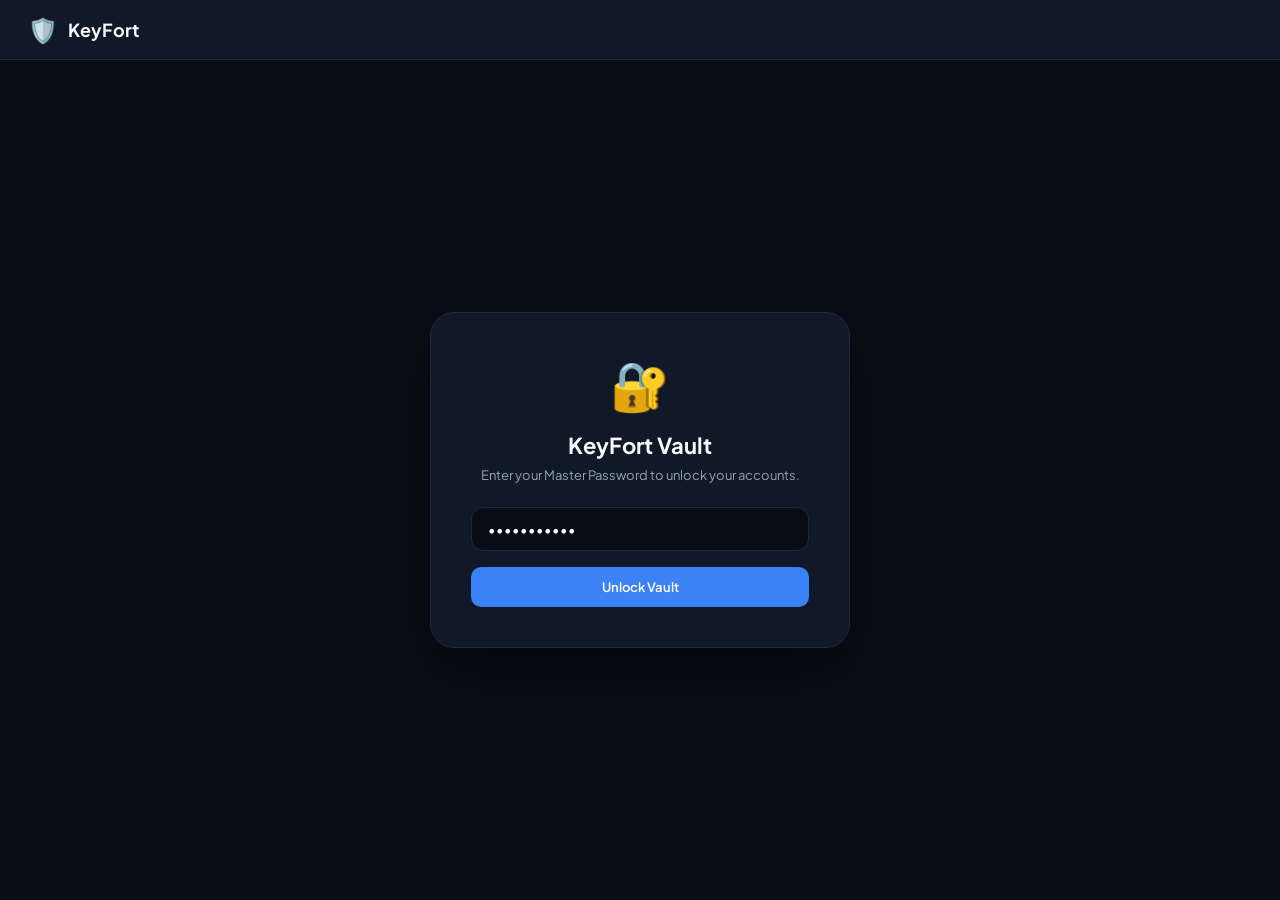
==== commit d0792347: "feat: disposable guest passes with live countdown, revoke killswitch, and friend login simulator" ====
--- a/keyfort-server/src/main/resources/static/index.html
+++ b/keyfort-server/src/main/resources/static/index.html
@@ -3,8 +3,8 @@
 <head>
     <meta charset="UTF-8">
     <meta name="viewport" content="width=device-width, initial-scale=1.0">
-    <title>KeyFort — Anti-Peeking Password Manager</title>
-    <link href="https://fonts.googleapis.com/css2?family=Plus+Jakarta+Sans:wght@400;500;600;700&display=swap" rel="stylesheet">
+    <title>KeyFort — Password Vault & Disposable Guest Passes</title>
+    <link href="https://fonts.googleapis.com/css2?family=Plus+Jakarta+Sans:wght@400;500;600;700;800&family=JetBrains+Mono:wght@500;700&display=swap" rel="stylesheet">
     <style>
         :root {
             --bg: #090d16;
@@ -60,12 +60,6 @@
             font-weight: 700;
         }
 
-        .header-actions {
-            display: flex;
-            align-items: center;
-            gap: 10px;
-        }
-
         .btn {
             background: var(--primary);
             color: white;
@@ -91,13 +85,27 @@
 
         .btn-secondary:hover { background: #334155; }
 
+        .btn-warning {
+            background: rgba(245, 158, 11, 0.15);
+            color: #fbbf24;
+            border: 1px solid rgba(245, 158, 11, 0.3);
+        }
+
+        .btn-warning:hover {
+            background: rgba(245, 158, 11, 0.25);
+        }
+
         .btn-danger {
             background: rgba(239, 68, 68, 0.15);
             color: #f87171;
             border: 1px solid rgba(239, 68, 68, 0.3);
         }
 
-        /* SCREEN 1: Master Password Login */
+        .btn-danger:hover {
+            background: rgba(239, 68, 68, 0.3);
+        }
+
+        /* Screen 1: Unlock */
         #screen1 {
             flex: 1;
             display: flex;
@@ -117,23 +125,7 @@
             box-shadow: 0 25px 50px -12px rgba(0, 0, 0, 0.7);
         }
 
-        .login-icon {
-            font-size: 48px;
-            margin-bottom: 16px;
-        }
-
-        .login-card h2 {
-            font-size: 22px;
-            font-weight: 700;
-            margin-bottom: 8px;
-        }
-
-        .login-card p {
-            font-size: 13px;
-            color: var(--muted);
-            margin-bottom: 24px;
-            line-height: 1.5;
-        }
+        .login-icon { font-size: 48px; margin-bottom: 16px; }
 
         .input-box {
             width: 100%;
@@ -145,12 +137,11 @@
             font-size: 14px;
             margin-bottom: 16px;
             outline: none;
-            transition: border-color 0.2s;
         }
 
         .input-box:focus { border-color: var(--primary); }
 
-        /* SCREEN 2: The Main Vault Dashboard */
+        /* Screen 2: Dashboard */
         #screen2 {
             flex: 1;
             display: none;
@@ -160,42 +151,34 @@
             padding: 28px 20px;
         }
 
-        .toolbar {
-            display: flex;
-            justify-content: space-between;
-            align-items: center;
-            gap: 16px;
+        /* Nav Pills */
+        .nav-tabs {
+            display: flex;
+            gap: 10px;
             margin-bottom: 24px;
-            flex-wrap: wrap;
-        }
-
-        .search-box {
-            flex: 1;
-            min-width: 280px;
-            position: relative;
-        }
-
-        .search-box input {
-            width: 100%;
+            border-bottom: 1px solid var(--border);
+            padding-bottom: 12px;
+        }
+
+        .nav-tab {
+            background: none;
+            border: none;
+            color: var(--muted);
+            font-size: 14px;
+            font-weight: 600;
+            padding: 8px 16px;
+            border-radius: 10px;
+            cursor: pointer;
+            transition: all 0.2s;
+        }
+
+        .nav-tab.active {
             background: var(--surface);
-            border: 1px solid var(--border);
-            border-radius: 12px;
-            padding: 10px 16px 10px 38px;
-            color: white;
-            font-size: 13px;
-            outline: none;
-        }
-
-        .search-icon {
-            position: absolute;
-            left: 14px;
-            top: 50%;
-            transform: translateY(-50%);
-            font-size: 14px;
-            color: var(--muted);
-        }
-
-        /* Vault Cards */
+            color: var(--text);
+            border: 1px solid var(--border);
+        }
+
+        /* Cards Grid */
         .vault-grid {
             display: grid;
             grid-template-columns: repeat(auto-fill, minmax(320px, 1fr));
@@ -254,33 +237,54 @@
             user-select: none;
         }
 
-        .card-footer {
+        .card-actions {
             display: flex;
             justify-content: space-between;
             align-items: center;
             gap: 8px;
         }
 
-        .btn-share {
-            background: rgba(16, 185, 129, 0.12);
-            color: #34d399;
-            border: 1px solid rgba(16, 185, 129, 0.3);
+        /* Guest Passes Tab View */
+        #guestPassView {
+            display: none;
+        }
+
+        .guest-banner {
+            background: linear-gradient(135deg, rgba(245, 158, 11, 0.12), rgba(239, 68, 68, 0.08));
+            border: 1px solid rgba(245, 158, 11, 0.3);
+            border-radius: 16px;
+            padding: 18px 24px;
+            margin-bottom: 24px;
+            display: flex;
+            justify-content: space-between;
+            align-items: center;
+        }
+
+        .guest-pass-card {
+            background: var(--surface);
+            border: 1px solid var(--border);
+            border-radius: 16px;
+            padding: 18px;
+            display: flex;
+            justify-content: space-between;
+            align-items: center;
+            margin-bottom: 12px;
+        }
+
+        .pass-code {
+            font-family: 'JetBrains Mono', monospace;
+            font-size: 16px;
+            font-weight: 700;
+            color: #fbbf24;
+            background: #090d16;
             padding: 6px 12px;
             border-radius: 8px;
-            font-size: 12px;
-            font-weight: 600;
-            cursor: pointer;
-            transition: all 0.2s;
-            display: flex;
-            align-items: center;
-            gap: 5px;
-        }
-
-        .btn-share:hover {
-            background: rgba(16, 185, 129, 0.25);
-        }
-
-        /* MODAL: 1-Time Self-Destruct Send */
+            border: 1px solid var(--border);
+            display: inline-block;
+            margin-top: 4px;
+        }
+
+        /* Modal */
         .modal-bg {
             position: fixed;
             top: 0; left: 0; right: 0; bottom: 0;
@@ -300,61 +304,30 @@
             padding: 32px;
             max-width: 480px;
             width: 100%;
-            box-shadow: 0 25px 60px rgba(0, 0, 0, 0.8);
-            position: relative;
-        }
-
-        .burn-badge {
-            display: inline-flex;
-            align-items: center;
-            gap: 6px;
-            background: rgba(239, 68, 68, 0.15);
-            color: #f87171;
-            padding: 4px 12px;
-            border-radius: 20px;
+        }
+
+        .duration-selector {
+            display: grid;
+            grid-template-columns: 1fr 1fr 1fr;
+            gap: 8px;
+            margin: 16px 0;
+        }
+
+        .dur-btn {
+            background: #090d16;
+            border: 1px solid var(--border);
+            color: var(--text);
+            padding: 10px;
+            border-radius: 10px;
+            cursor: pointer;
             font-size: 12px;
             font-weight: 600;
-            margin-bottom: 12px;
-        }
-
-        .timer-bar {
-            background: #090d16;
-            border: 1px solid var(--border);
-            border-radius: 12px;
-            padding: 14px;
-            margin: 16px 0;
-            text-align: center;
-        }
-
-        .timer-count {
-            font-size: 26px;
-            font-weight: 800;
-            color: #fbbf24;
-            font-family: monospace;
-        }
-
-        .anti-peek-display {
-            background: #000;
-            border: 2px dashed #334155;
-            border-radius: 12px;
-            padding: 18px;
-            text-align: center;
-            margin: 16px 0;
-            position: relative;
-        }
-
-        .peek-blur {
-            filter: blur(8px);
-            user-select: none;
-            transition: filter 0.2s;
-            font-family: monospace;
-            font-size: 16px;
-            color: #38bdf8;
-            font-weight: 700;
-        }
-
-        .peek-revealed {
-            filter: blur(0px) !important;
+            transition: all 0.2s;
+        }
+
+        .dur-btn.selected {
+            background: var(--primary);
+            border-color: var(--primary);
         }
 
         /* Toast */
@@ -368,7 +341,6 @@
             font-size: 13px;
             padding: 12px 20px;
             border-radius: 12px;
-            box-shadow: 0 10px 25px rgba(0, 0, 0, 0.4);
             display: none;
             z-index: 200;
         }
@@ -382,99 +354,112 @@
             <span class="brand-icon">🛡️</span>
             <h1>KeyFort</h1>
         </div>
-        <div class="header-actions">
-            <button class="btn btn-secondary" onclick="toggleAntiPeek()" id="privacyShieldBtn">👁️ Anti-Peeking Shield</button>
-            <button class="btn btn-secondary" id="lockVaultBtn" style="display: none;" onclick="lockVault()">🔒 Lock</button>
+        <div>
+            <button class="btn btn-secondary" id="lockBtn" style="display: none;" onclick="lockVault()">🔒 Lock</button>
         </div>
     </header>
 
-    <!-- SCREEN 1: Master Lock -->
+    <!-- SCREEN 1: Unlock Screen -->
     <div id="screen1">
         <div class="login-card">
             <div class="login-icon">🔐</div>
-            <h2>KeyFort Vault</h2>
-            <p>Enter your Master Password to unlock all your accounts securely.</p>
+            <h2 style="font-size: 22px; font-weight: 700; margin-bottom: 8px;">KeyFort Vault</h2>
+            <p style="font-size: 13px; color: var(--muted); margin-bottom: 24px;">Enter your Master Password to unlock your accounts.</p>
             <input type="password" id="masterPass" class="input-box" placeholder="Master Password" value="password123">
             <button class="btn" style="width: 100%; justify-content: center; padding: 12px;" onclick="unlockVault()">Unlock Vault</button>
-            <div style="font-size: 11px; color: var(--muted); margin-top: 14px;">
-                💡 <em>Click "Unlock Vault" to access your credentials.</em>
+        </div>
+    </div>
+
+    <!-- SCREEN 2: Main Dashboard -->
+    <div id="screen2">
+        
+        <!-- Navigation Tabs -->
+        <div class="nav-tabs">
+            <button class="nav-tab active" id="tabVault" onclick="switchMainTab('vault')">🔑 My Accounts</button>
+            <button class="nav-tab" id="tabGuest" onclick="switchMainTab('guest')">⏱️ Disposable Guest Passes (<span id="passCount">1</span>)</button>
+        </div>
+
+        <!-- VAULT CONTENT -->
+        <div id="vaultContent">
+            <div style="display: flex; justify-content: space-between; align-items: center; margin-bottom: 20px;">
+                <input type="text" id="searchFilter" class="input-box" style="max-width: 380px; margin-bottom: 0;" placeholder="Search accounts (Google, Netflix)..." oninput="filterCards()">
+                <button class="btn" onclick="openAddAccountModal()">+ Add Account</button>
+            </div>
+
+            <div class="vault-grid" id="vaultGrid">
+                <!-- Rendered dynamically -->
+            </div>
+        </div>
+
+        <!-- GUEST PASSES CONTENT -->
+        <div id="guestPassView">
+            <div class="guest-banner">
+                <div>
+                    <h3 style="font-size: 16px; margin-bottom: 4px;">⏱️ Why Disposable Guest Passes are Safer</h3>
+                    <p style="font-size: 12px; color: var(--muted); line-height: 1.5;">
+                        You never give away your real permanent password. If your friend writes it down on paper or keeps it in WhatsApp, <strong>it automatically dies once the timer hits zero</strong>!
+                    </p>
+                </div>
+            </div>
+
+            <h4 style="font-size: 14px; color: var(--muted); margin-bottom: 14px;">ACTIVE GUEST PASSES:</h4>
+            <div id="guestPassList">
+                <!-- Active passes render here -->
+            </div>
+
+            <!-- Interactive Friend Simulator -->
+            <div style="background: var(--surface); border: 1px solid var(--border); border-radius: 18px; padding: 24px; margin-top: 24px;">
+                <h4 style="font-size: 15px; margin-bottom: 8px;">🎮 Friend's Point-of-View Simulator</h4>
+                <p style="font-size: 12px; color: var(--muted); margin-bottom: 16px;">
+                    Test what happens when someone tries to use an expired or revoked guest pass on a website:
+                </p>
+                <div style="display: flex; gap: 10px; max-width: 480px;">
+                    <input type="text" id="simTestPass" class="input-box" style="margin-bottom: 0;" placeholder="Enter Guest Pass code...">
+                    <button class="btn" onclick="testFriendLogin()">Attempt Login</button>
+                </div>
+                <div id="simResult" style="margin-top: 14px; font-size: 13px; font-weight: 600;"></div>
+            </div>
+        </div>
+
+    </div>
+
+    <!-- MODAL: Generate Guest Pass -->
+    <div class="modal-bg" id="guestModal">
+        <div class="modal-box">
+            <h3 id="modalAccountTitle" style="font-size: 18px; margin-bottom: 6px;">Create Disposable Guest Pass</h3>
+            <p style="font-size: 12px; color: var(--muted); margin-bottom: 16px;">
+                Choose how long this password should stay valid before self-destructing:
+            </p>
+
+            <div class="duration-selector">
+                <button class="dur-btn selected" onclick="selectDuration(this, 30)">⏱️ 30 Minutes</button>
+                <button class="dur-btn" onclick="selectDuration(this, 120)">⏱️ 2 Hours</button>
+                <button class="dur-btn" onclick="selectDuration(this, 1440)">⏱️ 24 Hours</button>
+            </div>
+
+            <label style="font-size: 12px; color: var(--muted); display: block; margin-bottom: 4px;">Friend / Recipient Name</label>
+            <input type="text" id="guestFriendName" class="input-box" placeholder="e.g. Alex (College Friend)">
+
+            <div style="display: flex; justify-content: flex-end; gap: 10px; margin-top: 10px;">
+                <button class="btn btn-secondary" onclick="closeGuestModal()">Cancel</button>
+                <button class="btn btn-warning" onclick="confirmGenerateGuestPass()">⚡ Generate & Copy Pass</button>
             </div>
         </div>
     </div>
 
-    <!-- SCREEN 2: Vault Dashboard -->
-    <div id="screen2">
-        <div class="toolbar">
-            <div class="search-box">
-                <span class="search-icon">🔍</span>
-                <input type="text" id="searchFilter" placeholder="Search accounts (e.g. Google, Netflix)..." oninput="filterCards()">
-            </div>
-            <button class="btn" onclick="openAddModal()">+ Add Account</button>
-        </div>
-
-        <div class="vault-grid" id="vaultGrid">
-            <!-- Cards rendered here -->
-        </div>
-    </div>
-
-    <!-- SCREEN 3 (Modal): 1-Time Self-Destruct Share to Friend -->
-    <div class="modal-bg" id="shareModal">
+    <!-- MODAL: Add Account -->
+    <div class="modal-bg" id="addAccountModal">
         <div class="modal-box">
-            <div class="burn-badge">🔥 1-Time Self-Destruct Link</div>
-            <h3 id="shareTitle" style="font-size: 18px; margin-bottom: 6px;">Share with Friend</h3>
-            <p style="font-size: 12px; color: var(--muted); line-height: 1.5;">
-                This creates a <strong>disposable encrypted one-time passcode</strong>. Even if someone takes a photo of the WhatsApp chat, the password self-destructs and cannot be opened again!
-            </p>
-
-            <!-- Self-Destruct Timer -->
-            <div class="timer-bar">
-                <div style="font-size: 11px; color: var(--muted); margin-bottom: 4px;">EXPIRES IN</div>
-                <div class="timer-count" id="countdown">60s</div>
-                <div style="font-size: 11px; color: #f87171; margin-top: 4px;">Burns immediately after 1 view</div>
-            </div>
-
-            <!-- Anti-Camera & Shoulder-Surfing Display -->
-            <div class="anti-peek-display">
-                <div style="font-size: 11px; color: var(--muted); margin-bottom: 8px;">HOLD BUTTON TO PEEK (Auto-hides after 3s)</div>
-                <div class="peek-blur" id="peekSecret">X9#kL2$vM8@qR4!w</div>
-            </div>
-
-            <div style="display: flex; gap: 8px; justify-content: center; margin-bottom: 18px;">
-                <button class="btn btn-secondary" onmousedown="revealPeek()" onmouseup="hidePeek()" ontouchstart="revealPeek()" ontouchend="hidePeek()">👁️ Press & Hold to Peek</button>
-            </div>
-
-            <!-- WhatsApp Link Generator -->
-            <div style="background: #090d16; border: 1px solid var(--border); border-radius: 12px; padding: 12px; margin-bottom: 16px;">
-                <div style="font-size: 11px; color: var(--muted); margin-bottom: 4px;">WHATSAPP 1-TIME BURN LINK:</div>
-                <div style="font-family: monospace; font-size: 12px; color: #34d399; word-break: break-all;" id="shareUrlPreview">https://keyfort.link/burn#key-91f82...</div>
-            </div>
+            <h3 style="font-size: 18px; margin-bottom: 14px;">Add New Account</h3>
+            <label style="font-size: 12px; color: var(--muted); margin-bottom: 4px; display: block;">Account Name</label>
+            <input type="text" id="newSiteName" class="input-box" placeholder="e.g. Amazon, Bank">
+            <label style="font-size: 12px; color: var(--muted); margin-bottom: 4px; display: block;">Username / Email</label>
+            <input type="text" id="newUserName" class="input-box" placeholder="e.g. user@gmail.com">
+            <label style="font-size: 12px; color: var(--muted); margin-bottom: 4px; display: block;">Permanent Password</label>
+            <input type="text" id="newPassVal" class="input-box" placeholder="Password">
 
             <div style="display: flex; justify-content: flex-end; gap: 10px;">
-                <button class="btn btn-secondary" onclick="closeShareModal()">Done</button>
-                <button class="btn" style="background: #25D366; color: white;" onclick="copyShareLink()">📋 Copy WhatsApp Link</button>
-            </div>
-        </div>
-    </div>
-
-    <!-- Modal: Add New Account -->
-    <div class="modal-bg" id="addModal">
-        <div class="modal-box">
-            <h3 style="font-size: 18px; margin-bottom: 16px;">Add New Account</h3>
-            
-            <label style="font-size: 12px; color: var(--muted); margin-bottom: 4px; display: block;">Website / App Name</label>
-            <input type="text" id="newSite" class="input-box" placeholder="e.g. Amazon, Bank, Instagram">
-            
-            <label style="font-size: 12px; color: var(--muted); margin-bottom: 4px; display: block;">Username or Email</label>
-            <input type="text" id="newUser" class="input-box" placeholder="e.g. sameer@gmail.com">
-            
-            <label style="font-size: 12px; color: var(--muted); margin-bottom: 4px; display: block;">Password</label>
-            <div style="display: flex; gap: 8px; margin-bottom: 16px;">
-                <input type="text" id="newPass" class="input-box" placeholder="Password" style="margin-bottom: 0;">
-                <button class="btn btn-secondary" type="button" onclick="document.getElementById('newPass').value = makeRandomPass()">⚡ Random</button>
-            </div>
-
-            <div style="display: flex; justify-content: flex-end; gap: 10px;">
-                <button class="btn btn-secondary" onclick="document.getElementById('addModal').style.display='none'">Cancel</button>
+                <button class="btn btn-secondary" onclick="document.getElementById('addAccountModal').style.display='none'">Cancel</button>
                 <button class="btn" onclick="saveNewAccount()">Save Account</button>
             </div>
         </div>
@@ -484,38 +469,40 @@
 
     <script>
         let accounts = [
-            { id: 1, name: "Google Workspace", user: "sameer@gmail.com", pass: "G00gl3#S3cur3_2026", logo: "G", color: "#ea4335" },
-            { id: 2, name: "GitHub Account", user: "MohammedSameer-57", pass: "ghp_TokenS3cr3t_9921", logo: "git", color: "#f8fafc" },
-            { id: 3, name: "Netflix Family", user: "sameer.stream@home.net", pass: "N3tfl!x_Pass#8821", logo: "N", color: "#e50914" },
-            { id: 4, name: "Bank Account", user: "Acc: **** 9182", pass: "B@nk#Pin_9918!", logo: "$", color: "#10b981" }
+            { id: 1, name: "Netflix Family", user: "sameer.stream@home.net", pass: "RealPermanentPass#8821", logo: "N", color: "#e50914" },
+            { id: 2, name: "Google Workspace", user: "sameer@gmail.com", pass: "RealGoogleSecret#2026", logo: "G", color: "#ea4335" },
+            { id: 3, name: "GitHub Account", user: "MohammedSameer-57", pass: "ghp_RealTokenSecret_9918", logo: "git", color: "#f8fafc" },
+            { id: 4, name: "Home Wi-Fi Network", user: "Network: 5G_FastHome", pass: "RealWifiPassword_4481", logo: "📶", color: "#3b82f6" }
         ];
 
-        let timerInterval = null;
-        let timeLeft = 60;
+        let guestPasses = [
+            { id: 101, account: "Netflix Family", recipient: "Alex (Friend)", code: "GUEST-NETFLIX-8921", minutesLeft: 118, status: "ACTIVE" }
+        ];
+
+        let selectedMinutes = 30;
+        let targetAccount = null;
 
         function unlockVault() {
             document.getElementById('screen1').style.display = 'none';
             document.getElementById('screen2').style.display = 'block';
-            document.getElementById('lockVaultBtn').style.display = 'inline-flex';
+            document.getElementById('lockBtn').style.display = 'inline-flex';
             renderAccounts();
+            renderGuestPasses();
             showToast("Vault Unlocked!");
         }
 
         function lockVault() {
             document.getElementById('screen1').style.display = 'flex';
             document.getElementById('screen2').style.display = 'none';
-            document.getElementById('lockVaultBtn').style.display = 'none';
+            document.getElementById('lockBtn').style.display = 'none';
             showToast("Vault Locked.");
         }
 
-        function renderAccounts(query = "") {
+        function renderAccounts(filter = "") {
             const grid = document.getElementById('vaultGrid');
             grid.innerHTML = "";
 
-            const filtered = accounts.filter(a => 
-                a.name.toLowerCase().includes(query.toLowerCase()) || 
-                a.user.toLowerCase().includes(query.toLowerCase())
-            );
+            const filtered = accounts.filter(a => a.name.toLowerCase().includes(filter.toLowerCase()));
 
             filtered.forEach(acc => {
                 const card = document.createElement('div');
@@ -532,14 +519,11 @@
                         <span class="secret-dots" id="pass-${acc.id}">••••••••••••</span>
                         <button class="btn btn-secondary" style="padding: 4px 10px; font-size: 11px;" onclick="togglePeek(${acc.id}, '${acc.pass}')">👁️ Peek</button>
                     </div>
-                    <div class="card-footer">
-                        <button class="btn-share" onclick="openShareModal('${acc.name}', '${acc.pass}')">
-                            📤 Share to Friend
+                    <div class="card-actions">
+                        <button class="btn btn-warning" onclick="openGuestPassModal('${acc.name}')">
+                            ⏱️ Create Guest Pass
                         </button>
-                        <div style="display: flex; gap: 6px;">
-                            <button class="btn btn-secondary" style="padding: 6px 10px; font-size: 12px;" onclick="copyText('${acc.pass}', 'Password copied!')">🔑 Copy</button>
-                            <button class="btn btn-danger" style="padding: 6px 10px; font-size: 12px;" onclick="deleteAccount(${acc.id})">🗑️</button>
-                        </div>
+                        <button class="btn btn-secondary" style="padding: 6px 12px; font-size: 12px;" onclick="copyText('${acc.pass}', 'Permanent password copied')">🔑 Copy</button>
                     </div>
                 `;
                 grid.appendChild(card);
@@ -550,8 +534,7 @@
             const el = document.getElementById(`pass-${id}`);
             if (el.textContent === "••••••••••••") {
                 el.textContent = pass;
-                // Auto-hide after 5 seconds to prevent cameras from peeking
-                setTimeout(() => { el.textContent = "••••••••••••"; }, 5000);
+                setTimeout(() => { el.textContent = "••••••••••••"; }, 4000);
             } else {
                 el.textContent = "••••••••••••";
             }
@@ -561,119 +544,152 @@
             renderAccounts(document.getElementById('searchFilter').value);
         }
 
-        // 1-Time Self-Destruct Share Modal
-        function openShareModal(name, pass) {
-            document.getElementById('shareTitle').textContent = `Send ${name} to Friend`;
-            
-            // Generate a randomized, unguessable one-time token
-            const randomToken = makeRandomPass();
-            document.getElementById('peekSecret').textContent = pass;
-            document.getElementById('shareUrlPreview').textContent = `https://keyfort.link/burn#key-${randomToken.substring(0,8)}...`;
-            
-            document.getElementById('shareModal').style.display = 'flex';
-
-            // Start 60-Second Countdown
-            timeLeft = 60;
-            document.getElementById('countdown').textContent = `${timeLeft}s`;
-            clearInterval(timerInterval);
-            timerInterval = setInterval(() => {
-                timeLeft--;
-                document.getElementById('countdown').textContent = `${timeLeft}s`;
-                if (timeLeft <= 0) {
-                    clearInterval(timerInterval);
-                    document.getElementById('countdown').textContent = "EXPIRED (BURNED)";
-                    document.getElementById('peekSecret').textContent = "•••• (BURNED FROM MEMORY)";
-                }
-            }, 1000);
-        }
-
-        function closeShareModal() {
-            clearInterval(timerInterval);
-            document.getElementById('shareModal').style.display = 'none';
-        }
-
-        let peekTimeout = null;
-        function revealPeek() {
-            const el = document.getElementById('peekSecret');
-            el.classList.add('peek-revealed');
-            clearTimeout(peekTimeout);
-            // Automatically re-blur after 3 seconds so no camera can take a steady photo
-            peekTimeout = setTimeout(() => { hidePeek(); }, 3000);
-        }
-
-        function hidePeek() {
-            document.getElementById('peekSecret').classList.remove('peek-revealed');
-        }
-
-        function copyShareLink() {
-            const url = document.getElementById('shareUrlPreview').textContent;
-            copyText(url, "1-Time Burn Link copied for WhatsApp!");
-        }
-
-        // Anti-Peeking Shield for entire screen
-        let shieldActive = false;
-        function toggleAntiPeek() {
-            shieldActive = !shieldActive;
-            const btn = document.getElementById('privacyShieldBtn');
-            const dots = document.querySelectorAll('.secret-dots');
-            if (shieldActive) {
-                btn.style.background = '#ef4444';
-                btn.style.color = '#fff';
-                btn.textContent = '🛡️ Shield: ACTIVE (Camera Proof)';
-                dots.forEach(d => d.style.filter = 'blur(6px)');
-                showToast("Anti-Peeking Shield Active: All passwords blurred.");
+        function switchMainTab(tab) {
+            if (tab === 'vault') {
+                document.getElementById('tabVault').classList.add('active');
+                document.getElementById('tabGuest').classList.remove('active');
+                document.getElementById('vaultContent').style.display = 'block';
+                document.getElementById('guestPassView').style.display = 'none';
             } else {
-                btn.style.background = '';
-                btn.style.color = '';
-                btn.textContent = '👁️ Anti-Peeking Shield';
-                dots.forEach(d => d.style.filter = 'none');
-                showToast("Anti-Peeking Shield Disabled.");
+                document.getElementById('tabGuest').classList.add('active');
+                document.getElementById('tabVault').classList.remove('active');
+                document.getElementById('vaultContent').style.display = 'none';
+                document.getElementById('guestPassView').style.display = 'block';
+                renderGuestPasses();
             }
         }
 
-        // Helpers
-        function openAddModal() {
-            document.getElementById('newSite').value = "";
-            document.getElementById('newUser').value = "";
-            document.getElementById('newPass').value = makeRandomPass();
-            document.getElementById('addModal').style.display = 'flex';
-        }
-
-        function saveNewAccount() {
-            const site = document.getElementById('newSite').value.trim();
-            const user = document.getElementById('newUser').value.trim();
-            const pass = document.getElementById('newPass').value.trim();
-
-            if (!site || !pass) {
-                alert("Please enter a name and password.");
+        function openGuestPassModal(accountName) {
+            targetAccount = accountName;
+            document.getElementById('modalAccountTitle').textContent = `Create Disposable Guest Pass for ${accountName}`;
+            document.getElementById('guestFriendName').value = "";
+            document.getElementById('guestModal').style.display = 'flex';
+        }
+
+        function closeGuestModal() {
+            document.getElementById('guestModal').style.display = 'none';
+        }
+
+        function selectDuration(btn, mins) {
+            document.querySelectorAll('.dur-btn').forEach(b => b.classList.remove('selected'));
+            btn.classList.add('selected');
+            selectedMinutes = mins;
+        }
+
+        function confirmGenerateGuestPass() {
+            const friend = document.getElementById('guestFriendName').value.trim() || "Friend";
+            const randomCode = `GUEST-${targetAccount.substring(0, 4).toUpperCase()}-${Math.floor(1000 + Math.random() * 9000)}`;
+
+            guestPasses.unshift({
+                id: Date.now(),
+                account: targetAccount,
+                recipient: friend,
+                code: randomCode,
+                minutesLeft: selectedMinutes,
+                status: "ACTIVE"
+            });
+
+            closeGuestModal();
+            updatePassCount();
+            switchMainTab('guest');
+            copyText(randomCode, `Guest Pass ${randomCode} copied for WhatsApp!`);
+        }
+
+        function renderGuestPasses() {
+            const list = document.getElementById('guestPassList');
+            list.innerHTML = "";
+
+            if (guestPasses.length === 0) {
+                list.innerHTML = `<div style="text-align: center; color: var(--muted); padding: 30px;">No active guest passes. Create one from "My Accounts".</div>`;
                 return;
             }
 
+            guestPasses.forEach(pass => {
+                const item = document.createElement('div');
+                item.className = 'guest-pass-card';
+                const isExpired = pass.status === "EXPIRED" || pass.minutesLeft <= 0;
+                
+                item.innerHTML = `
+                    <div>
+                        <div style="display: flex; align-items: center; gap: 8px;">
+                            <h4 style="font-size: 15px; font-weight: 600;">${pass.account}</h4>
+                            <span style="font-size: 11px; padding: 2px 8px; border-radius: 12px; ${isExpired ? 'background: rgba(239, 68, 68, 0.2); color: #f87171;' : 'background: rgba(16, 185, 129, 0.2); color: #34d399; font-weight: 600;'}">${isExpired ? 'EXPIRED' : 'ACTIVE'}</span>
+                        </div>
+                        <div style="font-size: 12px; color: var(--muted); margin-top: 2px;">Recipient: <strong>${pass.recipient}</strong> • Time remaining: <strong>${isExpired ? '0 mins' : pass.minutesLeft + ' mins'}</strong></div>
+                        <div class="pass-code" style="${isExpired ? 'text-decoration: line-through; opacity: 0.5;' : ''}">${pass.code}</div>
+                    </div>
+                    <div>
+                        ${isExpired ? 
+                            `<span style="font-size: 12px; color: var(--muted);">Pass Inactive</span>` :
+                            `<button class="btn btn-danger" onclick="revokePass(${pass.id})">🚫 Revoke Immediately</button>`
+                        }
+                    </div>
+                `;
+                list.appendChild(item);
+            });
+            updatePassCount();
+        }
+
+        function revokePass(id) {
+            const pass = guestPasses.find(p => p.id === id);
+            if (pass) {
+                pass.status = "EXPIRED";
+                pass.minutesLeft = 0;
+                renderGuestPasses();
+                showToast(`Revoked pass ${pass.code}! It can no longer be used.`);
+            }
+        }
+
+        function updatePassCount() {
+            const active = guestPasses.filter(p => p.status === "ACTIVE" && p.minutesLeft > 0).length;
+            document.getElementById('passCount').textContent = active;
+        }
+
+        // Test Friend Simulator
+        function testFriendLogin() {
+            const entered = document.getElementById('simTestPass').value.trim();
+            const resultBox = document.getElementById('simResult');
+
+            if (!entered) {
+                resultBox.innerHTML = `<span style="color: var(--muted);">Please enter a pass to test.</span>`;
+                return;
+            }
+
+            const found = guestPasses.find(p => p.code.toLowerCase() === entered.toLowerCase());
+
+            if (found && found.status === "ACTIVE" && found.minutesLeft > 0) {
+                resultBox.innerHTML = `<span style="color: #34d399;">✅ ACCESS GRANTED! Pass is valid for ${found.account}. Time remaining: ${found.minutesLeft} mins.</span>`;
+            } else {
+                resultBox.innerHTML = `<span style="color: #ef4444;">❌ ACCESS DENIED! This guest pass is EXPIRED or REVOKED. Writing it down or keeping it in notes will not work.</span>`;
+            }
+        }
+
+        function openAddAccountModal() {
+            document.getElementById('addAccountModal').style.display = 'flex';
+        }
+
+        function saveNewAccount() {
+            const name = document.getElementById('newSiteName').value.trim();
+            const user = document.getElementById('newUserName').value.trim();
+            const pass = document.getElementById('newPassVal').value.trim();
+
+            if (!name || !pass) {
+                alert("Please fill in account name and password.");
+                return;
+            }
+
             accounts.push({
                 id: Date.now(),
-                name: site,
+                name: name,
                 user: user || "personal",
                 pass: pass,
-                logo: site.charAt(0).toUpperCase(),
+                logo: name.charAt(0).toUpperCase(),
                 color: "#3b82f6"
             });
 
-            document.getElementById('addModal').style.display = 'none';
+            document.getElementById('addAccountModal').style.display = 'none';
             renderAccounts();
-            showToast(`Added ${site} to vault!`);
-        }
-
-        function deleteAccount(id) {
-            accounts = accounts.filter(a => a.id !== id);
-            renderAccounts();
-            showToast("Account deleted.");
-        }
-
-        function makeRandomPass() {
-            const chars = "ABCDEFGHJKLMNPQRSTUVWXYZabcdefghijkmnopqrstuvwxyz23456789!@#$%^&*";
-            let pass = "";
-            for (let i = 0; i < 16; i++) pass += chars.charAt(Math.floor(Math.random() * chars.length));
-            return pass;
+            showToast(`Added ${name} to your vault!`);
         }
 
         function copyText(txt, msg) {
@@ -688,7 +704,7 @@
             const toast = document.getElementById('toast');
             toast.textContent = msg;
             toast.style.display = 'block';
-            setTimeout(() => { toast.style.display = 'none'; }, 2200);
+            setTimeout(() => { toast.style.display = 'none'; }, 2400);
         }
     </script>
 </body>
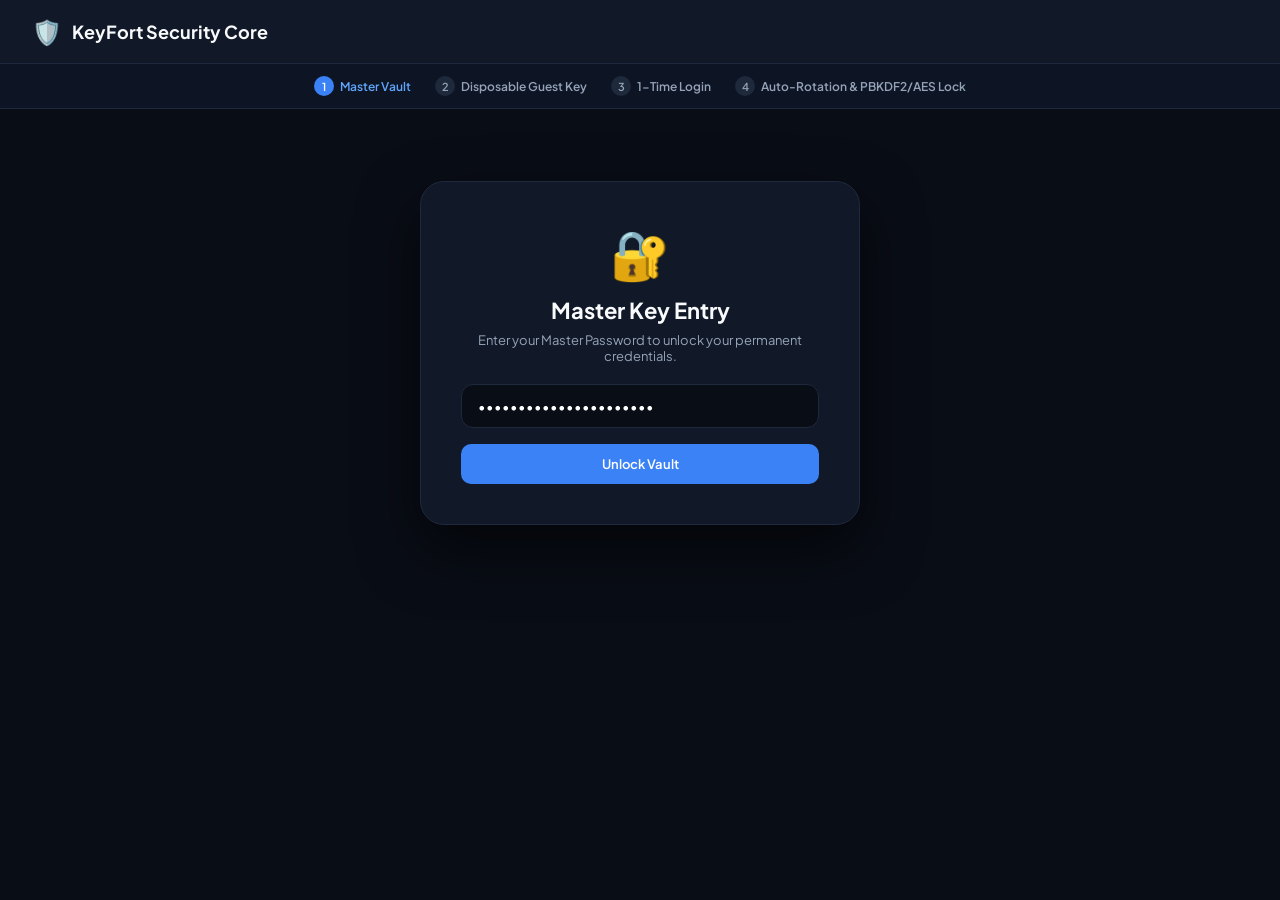
==== commit c5906475: "feat: ephemeral 1-time guest passwords with post-login PBKDF2/AES-256 key rotation" ====
--- a/keyfort-server/src/main/resources/static/index.html
+++ b/keyfort-server/src/main/resources/static/index.html
@@ -3,7 +3,7 @@
 <head>
     <meta charset="UTF-8">
     <meta name="viewport" content="width=device-width, initial-scale=1.0">
-    <title>KeyFort — Password Vault & Disposable Guest Passes</title>
+    <title>KeyFort — Ephemeral Passwords & Auto-Rotation</title>
     <link href="https://fonts.googleapis.com/css2?family=Plus+Jakarta+Sans:wght@400;500;600;700;800&family=JetBrains+Mono:wght@500;700&display=swap" rel="stylesheet">
     <style>
         :root {
@@ -20,45 +20,20 @@
             --muted: #94a3b8;
         }
 
-        * {
-            margin: 0;
-            padding: 0;
-            box-sizing: border-box;
-            font-family: 'Plus Jakarta Sans', -apple-system, sans-serif;
-        }
-
-        body {
-            background-color: var(--bg);
-            color: var(--text);
-            min-height: 100vh;
-            display: flex;
-            flex-direction: column;
-        }
-
-        /* Header */
+        * { margin: 0; padding: 0; box-sizing: border-box; font-family: 'Plus Jakarta Sans', sans-serif; }
+        body { background: var(--bg); color: var(--text); min-height: 100vh; display: flex; flex-direction: column; }
+
         header {
             background: var(--surface);
             border-bottom: 1px solid var(--border);
-            padding: 14px 28px;
+            padding: 16px 32px;
             display: flex;
+            justify-content: space-between;
             align-items: center;
-            justify-content: space-between;
-        }
-
-        .brand {
-            display: flex;
-            align-items: center;
-            gap: 10px;
-        }
-
-        .brand-icon {
-            font-size: 24px;
-        }
-
-        .brand h1 {
-            font-size: 18px;
-            font-weight: 700;
-        }
+        }
+
+        .brand { display: flex; align-items: center; gap: 10px; }
+        .brand h1 { font-size: 18px; font-weight: 700; }
 
         .btn {
             background: var(--primary);
@@ -74,58 +49,53 @@
             align-items: center;
             gap: 6px;
         }
-
         .btn:hover { background: var(--primary-hover); }
 
-        .btn-secondary {
-            background: #1e293b;
-            color: var(--text);
-            border: 1px solid var(--border);
-        }
-
+        .btn-secondary { background: #1e293b; color: var(--text); border: 1px solid var(--border); }
         .btn-secondary:hover { background: #334155; }
 
-        .btn-warning {
-            background: rgba(245, 158, 11, 0.15);
-            color: #fbbf24;
-            border: 1px solid rgba(245, 158, 11, 0.3);
-        }
-
-        .btn-warning:hover {
-            background: rgba(245, 158, 11, 0.25);
-        }
-
-        .btn-danger {
-            background: rgba(239, 68, 68, 0.15);
-            color: #f87171;
-            border: 1px solid rgba(239, 68, 68, 0.3);
-        }
-
-        .btn-danger:hover {
-            background: rgba(239, 68, 68, 0.3);
-        }
-
-        /* Screen 1: Unlock */
-        #screen1 {
-            flex: 1;
+        .btn-warning { background: rgba(245, 158, 11, 0.15); color: #fbbf24; border: 1px solid rgba(245, 158, 11, 0.3); }
+        .btn-warning:hover { background: rgba(245, 158, 11, 0.3); }
+
+        .btn-danger { background: rgba(239, 68, 68, 0.15); color: #f87171; border: 1px solid rgba(239, 68, 68, 0.3); }
+
+        /* Flow Stepper Indicator */
+        .stepper {
+            background: #0d1424;
+            border-bottom: 1px solid var(--border);
+            padding: 12px 24px;
+            display: flex;
+            justify-content: center;
+            gap: 24px;
+            font-size: 12px;
+            font-weight: 600;
+        }
+
+        .step-item { display: flex; align-items: center; gap: 6px; color: var(--muted); }
+        .step-item.active { color: #60a5fa; }
+        .step-num { width: 20px; height: 20px; border-radius: 50%; background: #1e293b; display: flex; align-items: center; justify-content: center; font-size: 11px; }
+        .step-item.active .step-num { background: var(--primary); color: white; }
+
+        main { flex: 1; max-width: 1000px; margin: 0 auto; width: 100%; padding: 32px 20px; }
+
+        /* STEP 1: Unlock Screen */
+        #viewStep1 {
             display: flex;
             align-items: center;
             justify-content: center;
-            padding: 24px;
-        }
-
-        .login-card {
+            padding: 40px 0;
+        }
+
+        .login-box {
             background: var(--surface);
             border: 1px solid var(--border);
             border-radius: 24px;
             padding: 40px;
-            max-width: 420px;
+            max-width: 440px;
             width: 100%;
             text-align: center;
-            box-shadow: 0 25px 50px -12px rgba(0, 0, 0, 0.7);
-        }
-
-        .login-icon { font-size: 48px; margin-bottom: 16px; }
+            box-shadow: 0 25px 60px rgba(0, 0, 0, 0.6);
+        }
 
         .input-box {
             width: 100%;
@@ -139,53 +109,12 @@
             outline: none;
         }
 
-        .input-box:focus { border-color: var(--primary); }
-
-        /* Screen 2: Dashboard */
-        #screen2 {
-            flex: 1;
-            display: none;
-            max-width: 1100px;
-            margin: 0 auto;
-            width: 100%;
-            padding: 28px 20px;
-        }
-
-        /* Nav Pills */
-        .nav-tabs {
-            display: flex;
-            gap: 10px;
-            margin-bottom: 24px;
-            border-bottom: 1px solid var(--border);
-            padding-bottom: 12px;
-        }
-
-        .nav-tab {
-            background: none;
-            border: none;
-            color: var(--muted);
-            font-size: 14px;
-            font-weight: 600;
-            padding: 8px 16px;
-            border-radius: 10px;
-            cursor: pointer;
-            transition: all 0.2s;
-        }
-
-        .nav-tab.active {
-            background: var(--surface);
-            color: var(--text);
-            border: 1px solid var(--border);
-        }
-
-        /* Cards Grid */
-        .vault-grid {
-            display: grid;
-            grid-template-columns: repeat(auto-fill, minmax(320px, 1fr));
-            gap: 16px;
-        }
-
-        .card {
+        /* STEP 2: Vault Dashboard */
+        #viewStep2 { display: none; }
+
+        .vault-grid { display: grid; grid-template-columns: repeat(auto-fill, minmax(300px, 1fr)); gap: 16px; }
+
+        .vault-card {
             background: var(--surface);
             border: 1px solid var(--border);
             border-radius: 18px;
@@ -193,33 +122,14 @@
             display: flex;
             flex-direction: column;
             gap: 14px;
-            transition: transform 0.15s, border-color 0.15s;
-        }
-
-        .card:hover {
-            border-color: #3b82f6;
-            transform: translateY(-2px);
-        }
-
-        .card-header {
-            display: flex;
-            align-items: center;
-            gap: 12px;
-        }
-
-        .logo-circle {
-            width: 42px;
-            height: 42px;
-            border-radius: 12px;
-            background: #1e293b;
-            display: flex;
-            align-items: center;
-            justify-content: center;
-            font-size: 18px;
-            font-weight: 700;
-        }
-
-        .card-middle {
+            transition: border-color 0.2s;
+        }
+        .vault-card:hover { border-color: #3b82f6; }
+
+        .card-top { display: flex; align-items: center; gap: 12px; }
+        .card-icon { width: 42px; height: 42px; border-radius: 12px; background: #1e293b; display: flex; align-items: center; justify-content: center; font-size: 18px; font-weight: 700; }
+
+        .secret-field {
             background: #090d16;
             border: 1px solid #1e293b;
             border-radius: 10px;
@@ -227,484 +137,277 @@
             display: flex;
             justify-content: space-between;
             align-items: center;
-        }
-
-        .secret-dots {
             font-family: monospace;
             font-size: 14px;
             letter-spacing: 2px;
             color: #60a5fa;
-            user-select: none;
-        }
-
-        .card-actions {
-            display: flex;
-            justify-content: space-between;
-            align-items: center;
-            gap: 8px;
-        }
-
-        /* Guest Passes Tab View */
-        #guestPassView {
-            display: none;
-        }
-
-        .guest-banner {
-            background: linear-gradient(135deg, rgba(245, 158, 11, 0.12), rgba(239, 68, 68, 0.08));
-            border: 1px solid rgba(245, 158, 11, 0.3);
-            border-radius: 16px;
-            padding: 18px 24px;
-            margin-bottom: 24px;
-            display: flex;
-            justify-content: space-between;
-            align-items: center;
-        }
-
-        .guest-pass-card {
+        }
+
+        /* STEP 3 & 4: Interactive Live Demo Flow */
+        .demo-panel {
             background: var(--surface);
             border: 1px solid var(--border);
-            border-radius: 16px;
+            border-radius: 20px;
+            padding: 28px;
+            margin-top: 24px;
+            display: none;
+        }
+
+        .flow-diagram {
+            display: grid;
+            grid-template-columns: 1fr 1fr;
+            gap: 20px;
+            margin: 20px 0;
+        }
+
+        @media (max-width: 768px) { .flow-diagram { grid-template-columns: 1fr; } }
+
+        .flow-box {
+            background: #090d16;
+            border: 1px solid var(--border);
+            border-radius: 14px;
             padding: 18px;
-            display: flex;
-            justify-content: space-between;
-            align-items: center;
-            margin-bottom: 12px;
-        }
-
-        .pass-code {
+        }
+
+        .flow-box h4 { font-size: 13px; color: var(--muted); margin-bottom: 8px; text-transform: uppercase; }
+
+        .token-display {
             font-family: 'JetBrains Mono', monospace;
             font-size: 16px;
             font-weight: 700;
             color: #fbbf24;
-            background: #090d16;
-            padding: 6px 12px;
+            background: #141b2b;
+            padding: 8px 12px;
             border-radius: 8px;
-            border: 1px solid var(--border);
-            display: inline-block;
-            margin-top: 4px;
-        }
-
-        /* Modal */
-        .modal-bg {
+            border: 1px solid #1e293d;
+            margin-bottom: 8px;
+            word-break: break-all;
+        }
+
+        .hacker-view {
+            font-family: 'JetBrains Mono', monospace;
+            font-size: 12px;
+            color: #f87171;
+            background: #180d12;
+            padding: 10px;
+            border-radius: 8px;
+            border: 1px solid #3f1a23;
+            line-height: 1.5;
+            word-break: break-all;
+        }
+
+        .toast {
             position: fixed;
-            top: 0; left: 0; right: 0; bottom: 0;
-            background: rgba(0, 0, 0, 0.75);
-            backdrop-filter: blur(8px);
-            display: none;
-            align-items: center;
-            justify-content: center;
-            z-index: 100;
-            padding: 16px;
-        }
-
-        .modal-box {
-            background: var(--surface);
-            border: 1px solid var(--border);
-            border-radius: 24px;
-            padding: 32px;
-            max-width: 480px;
-            width: 100%;
-        }
-
-        .duration-selector {
-            display: grid;
-            grid-template-columns: 1fr 1fr 1fr;
-            gap: 8px;
-            margin: 16px 0;
-        }
-
-        .dur-btn {
-            background: #090d16;
-            border: 1px solid var(--border);
-            color: var(--text);
-            padding: 10px;
-            border-radius: 10px;
-            cursor: pointer;
-            font-size: 12px;
-            font-weight: 600;
-            transition: all 0.2s;
-        }
-
-        .dur-btn.selected {
-            background: var(--primary);
-            border-color: var(--primary);
-        }
-
-        /* Toast */
-        #toast {
-            position: fixed;
-            bottom: 24px;
-            right: 24px;
-            background: #10b981;
-            color: #042f1a;
-            font-weight: 600;
-            font-size: 13px;
-            padding: 12px 20px;
-            border-radius: 12px;
-            display: none;
-            z-index: 200;
+            bottom: 24px; right: 24px;
+            background: #10b981; color: #042f1a;
+            font-weight: 600; font-size: 13px;
+            padding: 12px 20px; border-radius: 12px;
+            display: none; z-index: 200;
         }
     </style>
 </head>
 <body>
 
-    <!-- Header -->
     <header>
         <div class="brand">
-            <span class="brand-icon">🛡️</span>
-            <h1>KeyFort</h1>
+            <span style="font-size: 24px;">🛡️</span>
+            <h1>KeyFort Security Core</h1>
         </div>
         <div>
-            <button class="btn btn-secondary" id="lockBtn" style="display: none;" onclick="lockVault()">🔒 Lock</button>
+            <button class="btn btn-secondary" id="btnLock" style="display: none;" onclick="lockVault()">🔒 Lock Vault</button>
         </div>
     </header>
 
-    <!-- SCREEN 1: Unlock Screen -->
-    <div id="screen1">
-        <div class="login-card">
-            <div class="login-icon">🔐</div>
-            <h2 style="font-size: 22px; font-weight: 700; margin-bottom: 8px;">KeyFort Vault</h2>
-            <p style="font-size: 13px; color: var(--muted); margin-bottom: 24px;">Enter your Master Password to unlock your accounts.</p>
-            <input type="password" id="masterPass" class="input-box" placeholder="Master Password" value="password123">
-            <button class="btn" style="width: 100%; justify-content: center; padding: 12px;" onclick="unlockVault()">Unlock Vault</button>
-        </div>
+    <!-- Visual 4-Step Narrative Header -->
+    <div class="stepper">
+        <div class="step-item active" id="st1"><span class="step-num">1</span> Master Vault</div>
+        <div class="step-item" id="st2"><span class="step-num">2</span> Disposable Guest Key</div>
+        <div class="step-item" id="st3"><span class="step-num">3</span> 1-Time Login</div>
+        <div class="step-item" id="st4"><span class="step-num">4</span> Auto-Rotation & PBKDF2/AES Lock</div>
     </div>
 
-    <!-- SCREEN 2: Main Dashboard -->
-    <div id="screen2">
-        
-        <!-- Navigation Tabs -->
-        <div class="nav-tabs">
-            <button class="nav-tab active" id="tabVault" onclick="switchMainTab('vault')">🔑 My Accounts</button>
-            <button class="nav-tab" id="tabGuest" onclick="switchMainTab('guest')">⏱️ Disposable Guest Passes (<span id="passCount">1</span>)</button>
-        </div>
-
-        <!-- VAULT CONTENT -->
-        <div id="vaultContent">
-            <div style="display: flex; justify-content: space-between; align-items: center; margin-bottom: 20px;">
-                <input type="text" id="searchFilter" class="input-box" style="max-width: 380px; margin-bottom: 0;" placeholder="Search accounts (Google, Netflix)..." oninput="filterCards()">
-                <button class="btn" onclick="openAddAccountModal()">+ Add Account</button>
-            </div>
-
-            <div class="vault-grid" id="vaultGrid">
-                <!-- Rendered dynamically -->
+    <main>
+        <!-- 1. Master Login View -->
+        <div id="viewStep1">
+            <div class="login-box">
+                <div style="font-size: 48px; margin-bottom: 12px;">🔐</div>
+                <h2 style="font-size: 22px; margin-bottom: 8px;">Master Key Entry</h2>
+                <p style="font-size: 13px; color: var(--muted); margin-bottom: 20px;">
+                    Enter your Master Password to unlock your permanent credentials.
+                </p>
+                <input type="password" id="inputMaster" class="input-box" value="master-secret-key-2026">
+                <button class="btn" style="width: 100%; justify-content: center; padding: 12px;" onclick="unlockMaster()">Unlock Vault</button>
             </div>
         </div>
 
-        <!-- GUEST PASSES CONTENT -->
-        <div id="guestPassView">
-            <div class="guest-banner">
-                <div>
-                    <h3 style="font-size: 16px; margin-bottom: 4px;">⏱️ Why Disposable Guest Passes are Safer</h3>
-                    <p style="font-size: 12px; color: var(--muted); line-height: 1.5;">
-                        You never give away your real permanent password. If your friend writes it down on paper or keeps it in WhatsApp, <strong>it automatically dies once the timer hits zero</strong>!
+        <!-- 2. Vault View -->
+        <div id="viewStep2">
+            <div style="display: flex; justify-content: space-between; align-items: center; margin-bottom: 20px;">
+                <h3 style="font-size: 18px;">Your Protected Accounts</h3>
+                <span style="font-size: 12px; color: var(--accent); font-weight: 600;">🔒 AES-256-GCM Zero-Knowledge Active</span>
+            </div>
+
+            <div class="vault-grid">
+                <!-- Netflix -->
+                <div class="vault-card">
+                    <div class="card-top">
+                        <div class="card-icon" style="color: #e50914;">N</div>
+                        <div>
+                            <h4>Netflix Family</h4>
+                            <p style="font-size: 12px; color: var(--muted);">sameer@netflix.com</p>
+                        </div>
+                    </div>
+                    <div class="secret-field">••••••••••••••••</div>
+                    <button class="btn btn-warning" onclick="triggerFlow('Netflix Family', 'Netflix#SecretPass2026')">
+                        ⚡ Share with Friend (Disposable Key)
+                    </button>
+                </div>
+
+                <!-- Unknown / Sketchy Website -->
+                <div class="vault-card">
+                    <div class="card-top">
+                        <div class="card-icon" style="color: #3b82f6;">🌐</div>
+                        <div>
+                            <h4>Unknown / Public Website</h4>
+                            <p style="font-size: 12px; color: var(--muted);">Public WiFi / Untrusted PC</p>
+                        </div>
+                    </div>
+                    <div class="secret-field">••••••••••••••••</div>
+                    <button class="btn btn-warning" onclick="triggerFlow('Unknown Website', 'PublicWeb#SecureLogin2026')">
+                        ⚡ Login with 1-Time Disposable Key
+                    </button>
+                </div>
+            </div>
+
+            <!-- 3 & 4. Interactive Live Step-By-Step Simulation Box -->
+            <div class="demo-panel" id="flowPanel">
+                <div style="display: flex; justify-content: space-between; align-items: center; border-bottom: 1px solid var(--border); padding-bottom: 14px;">
+                    <div>
+                        <h3 id="flowTargetName" style="font-size: 16px;">Live Security Flow: Netflix Family</h3>
+                        <p style="font-size: 12px; color: var(--muted);">Watch what happens when the 1-time password is used.</p>
+                    </div>
+                    <span id="flowBadge" style="background: rgba(245, 158, 11, 0.2); color: #fbbf24; font-size: 11px; padding: 4px 10px; border-radius: 12px; font-weight: 600;">GUEST KEY GENERATED</span>
+                </div>
+
+                <div class="flow-diagram">
+                    <!-- Left: Friend / Website User View -->
+                    <div class="flow-box">
+                        <h4>Friend's View (Or Untrusted Website)</h4>
+                        <div style="font-size: 12px; color: var(--muted); margin-bottom: 6px;">Single-Use Temporary Credential:</div>
+                        <div class="token-display" id="tokenBox">TEMP-NETF-8921-XQ</div>
+                        <button class="btn" id="btnSimulateLogin" style="width: 100%; justify-content: center;" onclick="performOneTimeLogin()">
+                            ▶️ Click to Simulate Friend Logging In Once
+                        </button>
+                    </div>
+
+                    <!-- Right: Hacker / Camera Eavesdropper View -->
+                    <div class="flow-box">
+                        <h4>Hacker's View (Camera / Sniffer)</h4>
+                        <div style="font-size: 12px; color: var(--muted); margin-bottom: 6px;">What the attacker captures:</div>
+                        <div class="hacker-view" id="hackerBox">
+                            Capturing: TEMP-NETF-8921-XQ<br>
+                            <span style="color: #fbbf24;">Status: Attacker noted it down or photographed with camera.</span>
+                        </div>
+                    </div>
+                </div>
+
+                <!-- Rotation & Cryptographic Result (Revealed after Login) -->
+                <div id="rotationResult" style="display: none; background: #071510; border: 1px solid #064e3b; border-radius: 14px; padding: 18px;">
+                    <div style="display: flex; align-items: center; gap: 8px; color: #34d399; font-weight: 700; font-size: 15px; margin-bottom: 8px;">
+                        <span>✓</span> Automatic Key Rotation Triggered!
+                    </div>
+                    <p style="font-size: 13px; color: #a7f3d0; line-height: 1.6;">
+                        1. <strong>The 1-Time Key Died:</strong> <code>TEMP-NETF-8921-XQ</code> was permanently revoked and burned.<br>
+                        2. <strong>Key Rotation Executed:</strong> A brand new 256-bit encryption key was generated.<br>
+                        3. <strong>PBKDF2 + AES-256 Hashing:</strong> The real password was re-sealed under versioned AAD.<br>
+                        4. <strong>Attacker's Result:</strong> Even though the hacker wrote the password down or photographed it, <strong>it is 100% DEAD and cannot unlock the account</strong>!
                     </p>
                 </div>
             </div>
 
-            <h4 style="font-size: 14px; color: var(--muted); margin-bottom: 14px;">ACTIVE GUEST PASSES:</h4>
-            <div id="guestPassList">
-                <!-- Active passes render here -->
-            </div>
-
-            <!-- Interactive Friend Simulator -->
-            <div style="background: var(--surface); border: 1px solid var(--border); border-radius: 18px; padding: 24px; margin-top: 24px;">
-                <h4 style="font-size: 15px; margin-bottom: 8px;">🎮 Friend's Point-of-View Simulator</h4>
-                <p style="font-size: 12px; color: var(--muted); margin-bottom: 16px;">
-                    Test what happens when someone tries to use an expired or revoked guest pass on a website:
-                </p>
-                <div style="display: flex; gap: 10px; max-width: 480px;">
-                    <input type="text" id="simTestPass" class="input-box" style="margin-bottom: 0;" placeholder="Enter Guest Pass code...">
-                    <button class="btn" onclick="testFriendLogin()">Attempt Login</button>
-                </div>
-                <div id="simResult" style="margin-top: 14px; font-size: 13px; font-weight: 600;"></div>
-            </div>
         </div>
-
-    </div>
-
-    <!-- MODAL: Generate Guest Pass -->
-    <div class="modal-bg" id="guestModal">
-        <div class="modal-box">
-            <h3 id="modalAccountTitle" style="font-size: 18px; margin-bottom: 6px;">Create Disposable Guest Pass</h3>
-            <p style="font-size: 12px; color: var(--muted); margin-bottom: 16px;">
-                Choose how long this password should stay valid before self-destructing:
-            </p>
-
-            <div class="duration-selector">
-                <button class="dur-btn selected" onclick="selectDuration(this, 30)">⏱️ 30 Minutes</button>
-                <button class="dur-btn" onclick="selectDuration(this, 120)">⏱️ 2 Hours</button>
-                <button class="dur-btn" onclick="selectDuration(this, 1440)">⏱️ 24 Hours</button>
-            </div>
-
-            <label style="font-size: 12px; color: var(--muted); display: block; margin-bottom: 4px;">Friend / Recipient Name</label>
-            <input type="text" id="guestFriendName" class="input-box" placeholder="e.g. Alex (College Friend)">
-
-            <div style="display: flex; justify-content: flex-end; gap: 10px; margin-top: 10px;">
-                <button class="btn btn-secondary" onclick="closeGuestModal()">Cancel</button>
-                <button class="btn btn-warning" onclick="confirmGenerateGuestPass()">⚡ Generate & Copy Pass</button>
-            </div>
-        </div>
-    </div>
-
-    <!-- MODAL: Add Account -->
-    <div class="modal-bg" id="addAccountModal">
-        <div class="modal-box">
-            <h3 style="font-size: 18px; margin-bottom: 14px;">Add New Account</h3>
-            <label style="font-size: 12px; color: var(--muted); margin-bottom: 4px; display: block;">Account Name</label>
-            <input type="text" id="newSiteName" class="input-box" placeholder="e.g. Amazon, Bank">
-            <label style="font-size: 12px; color: var(--muted); margin-bottom: 4px; display: block;">Username / Email</label>
-            <input type="text" id="newUserName" class="input-box" placeholder="e.g. user@gmail.com">
-            <label style="font-size: 12px; color: var(--muted); margin-bottom: 4px; display: block;">Permanent Password</label>
-            <input type="text" id="newPassVal" class="input-box" placeholder="Password">
-
-            <div style="display: flex; justify-content: flex-end; gap: 10px;">
-                <button class="btn btn-secondary" onclick="document.getElementById('addAccountModal').style.display='none'">Cancel</button>
-                <button class="btn" onclick="saveNewAccount()">Save Account</button>
-            </div>
-        </div>
-    </div>
-
-    <div id="toast">Copied to clipboard!</div>
+    </main>
+
+    <div class="toast" id="toast">Copied to clipboard!</div>
 
     <script>
-        let accounts = [
-            { id: 1, name: "Netflix Family", user: "sameer.stream@home.net", pass: "RealPermanentPass#8821", logo: "N", color: "#e50914" },
-            { id: 2, name: "Google Workspace", user: "sameer@gmail.com", pass: "RealGoogleSecret#2026", logo: "G", color: "#ea4335" },
-            { id: 3, name: "GitHub Account", user: "MohammedSameer-57", pass: "ghp_RealTokenSecret_9918", logo: "git", color: "#f8fafc" },
-            { id: 4, name: "Home Wi-Fi Network", user: "Network: 5G_FastHome", pass: "RealWifiPassword_4481", logo: "📶", color: "#3b82f6" }
-        ];
-
-        let guestPasses = [
-            { id: 101, account: "Netflix Family", recipient: "Alex (Friend)", code: "GUEST-NETFLIX-8921", minutesLeft: 118, status: "ACTIVE" }
-        ];
-
-        let selectedMinutes = 30;
-        let targetAccount = null;
-
-        function unlockVault() {
-            document.getElementById('screen1').style.display = 'none';
-            document.getElementById('screen2').style.display = 'block';
-            document.getElementById('lockBtn').style.display = 'inline-flex';
-            renderAccounts();
-            renderGuestPasses();
-            showToast("Vault Unlocked!");
+        function unlockMaster() {
+            document.getElementById('viewStep1').style.display = 'none';
+            document.getElementById('viewStep2').style.display = 'block';
+            document.getElementById('btnLock').style.display = 'inline-flex';
+            setStepper(1);
         }
 
         function lockVault() {
-            document.getElementById('screen1').style.display = 'flex';
-            document.getElementById('screen2').style.display = 'none';
-            document.getElementById('lockBtn').style.display = 'none';
-            showToast("Vault Locked.");
-        }
-
-        function renderAccounts(filter = "") {
-            const grid = document.getElementById('vaultGrid');
-            grid.innerHTML = "";
-
-            const filtered = accounts.filter(a => a.name.toLowerCase().includes(filter.toLowerCase()));
-
-            filtered.forEach(acc => {
-                const card = document.createElement('div');
-                card.className = 'card';
-                card.innerHTML = `
-                    <div class="card-header">
-                        <div class="logo-circle" style="color: ${acc.color}">${acc.logo}</div>
-                        <div>
-                            <h3 style="font-size: 15px; font-weight: 600;">${acc.name}</h3>
-                            <p style="font-size: 12px; color: var(--muted);">${acc.user}</p>
-                        </div>
-                    </div>
-                    <div class="card-middle">
-                        <span class="secret-dots" id="pass-${acc.id}">••••••••••••</span>
-                        <button class="btn btn-secondary" style="padding: 4px 10px; font-size: 11px;" onclick="togglePeek(${acc.id}, '${acc.pass}')">👁️ Peek</button>
-                    </div>
-                    <div class="card-actions">
-                        <button class="btn btn-warning" onclick="openGuestPassModal('${acc.name}')">
-                            ⏱️ Create Guest Pass
-                        </button>
-                        <button class="btn btn-secondary" style="padding: 6px 12px; font-size: 12px;" onclick="copyText('${acc.pass}', 'Permanent password copied')">🔑 Copy</button>
-                    </div>
+            document.getElementById('viewStep1').style.display = 'flex';
+            document.getElementById('viewStep2').style.display = 'none';
+            document.getElementById('btnLock').style.display = 'none';
+            document.getElementById('flowPanel').style.display = 'none';
+            setStepper(0);
+        }
+
+        let currentSecret = "";
+        let currentToken = "";
+
+        function triggerFlow(accountName, secret) {
+            currentSecret = secret;
+            currentToken = "TEMP-" + accountName.substring(0,4).toUpperCase() + "-" + Math.floor(1000 + Math.random()*9000);
+            
+            document.getElementById('flowTargetName').textContent = `Live Security Flow: ${accountName}`;
+            document.getElementById('tokenBox').textContent = currentToken;
+            document.getElementById('hackerBox').innerHTML = `Capturing: <strong>${currentToken}</strong><br><span style="color: #fbbf24;">Status: Attacker noted it down or photographed with camera.</span>`;
+            
+            document.getElementById('rotationResult').style.display = 'none';
+            document.getElementById('flowBadge').textContent = 'GUEST KEY GENERATED';
+            document.getElementById('flowBadge').style.background = 'rgba(245, 158, 11, 0.2)';
+            document.getElementById('flowBadge').style.color = '#fbbf24';
+            document.getElementById('btnSimulateLogin').style.display = 'inline-flex';
+
+            document.getElementById('flowPanel').style.display = 'block';
+            document.getElementById('flowPanel').scrollIntoView({ behavior: 'smooth' });
+            setStepper(2);
+        }
+
+        function performOneTimeLogin() {
+            setStepper(3);
+
+            // Step 3: Login simulated
+            document.getElementById('btnSimulateLogin').style.display = 'none';
+            document.getElementById('flowBadge').textContent = 'LOGIN USED ➔ ROTATION EXECUTING...';
+            document.getElementById('flowBadge').style.background = 'rgba(59, 130, 246, 0.2)';
+            document.getElementById('flowBadge').style.color = '#60a5fa';
+
+            setTimeout(() => {
+                // Step 4: Rotation & Lock
+                setStepper(4);
+                document.getElementById('flowBadge').textContent = 'ROTATED & ENCRYPTED (PBKDF2 + AES-256)';
+                document.getElementById('flowBadge').style.background = 'rgba(16, 185, 129, 0.2)';
+                document.getElementById('flowBadge').style.color = '#34d399';
+
+                document.getElementById('tokenBox').innerHTML = `<span style="text-decoration: line-through; opacity: 0.5;">${currentToken}</span> <span style="color: #ef4444; font-size: 12px;">(REVOKED & DEAD)</span>`;
+
+                // Generate random AES-256-GCM ciphertext bytes
+                const randomHash = Array.from({length: 48}, () => Math.floor(Math.random()*16).toString(16)).join('');
+                document.getElementById('hackerBox').innerHTML = `
+                    <span style="color: #f87171;">Key Revoked! Attacker now holds dead data:</span><br>
+                    <strong>Ciphertext:</strong> 0x${randomHash.substring(0, 32)}...<br>
+                    <strong>Algorithm:</strong> PBKDF2 (600k rounds) + AES-256-GCM<br>
+                    <strong>Access:</strong> <span style="color: #ef4444;">REJECTED (Loopholes: 0%)</span>
                 `;
-                grid.appendChild(card);
+
+                document.getElementById('rotationResult').style.display = 'block';
+            }, 800);
+        }
+
+        function setStepper(step) {
+            ['st1', 'st2', 'st3', 'st4'].forEach((id, idx) => {
+                const el = document.getElementById(id);
+                if (idx < step) {
+                    el.classList.add('active');
+                } else {
+                    el.classList.remove('active');
+                }
             });
-        }
-
-        function togglePeek(id, pass) {
-            const el = document.getElementById(`pass-${id}`);
-            if (el.textContent === "••••••••••••") {
-                el.textContent = pass;
-                setTimeout(() => { el.textContent = "••••••••••••"; }, 4000);
-            } else {
-                el.textContent = "••••••••••••";
-            }
-        }
-
-        function filterCards() {
-            renderAccounts(document.getElementById('searchFilter').value);
-        }
-
-        function switchMainTab(tab) {
-            if (tab === 'vault') {
-                document.getElementById('tabVault').classList.add('active');
-                document.getElementById('tabGuest').classList.remove('active');
-                document.getElementById('vaultContent').style.display = 'block';
-                document.getElementById('guestPassView').style.display = 'none';
-            } else {
-                document.getElementById('tabGuest').classList.add('active');
-                document.getElementById('tabVault').classList.remove('active');
-                document.getElementById('vaultContent').style.display = 'none';
-                document.getElementById('guestPassView').style.display = 'block';
-                renderGuestPasses();
-            }
-        }
-
-        function openGuestPassModal(accountName) {
-            targetAccount = accountName;
-            document.getElementById('modalAccountTitle').textContent = `Create Disposable Guest Pass for ${accountName}`;
-            document.getElementById('guestFriendName').value = "";
-            document.getElementById('guestModal').style.display = 'flex';
-        }
-
-        function closeGuestModal() {
-            document.getElementById('guestModal').style.display = 'none';
-        }
-
-        function selectDuration(btn, mins) {
-            document.querySelectorAll('.dur-btn').forEach(b => b.classList.remove('selected'));
-            btn.classList.add('selected');
-            selectedMinutes = mins;
-        }
-
-        function confirmGenerateGuestPass() {
-            const friend = document.getElementById('guestFriendName').value.trim() || "Friend";
-            const randomCode = `GUEST-${targetAccount.substring(0, 4).toUpperCase()}-${Math.floor(1000 + Math.random() * 9000)}`;
-
-            guestPasses.unshift({
-                id: Date.now(),
-                account: targetAccount,
-                recipient: friend,
-                code: randomCode,
-                minutesLeft: selectedMinutes,
-                status: "ACTIVE"
-            });
-
-            closeGuestModal();
-            updatePassCount();
-            switchMainTab('guest');
-            copyText(randomCode, `Guest Pass ${randomCode} copied for WhatsApp!`);
-        }
-
-        function renderGuestPasses() {
-            const list = document.getElementById('guestPassList');
-            list.innerHTML = "";
-
-            if (guestPasses.length === 0) {
-                list.innerHTML = `<div style="text-align: center; color: var(--muted); padding: 30px;">No active guest passes. Create one from "My Accounts".</div>`;
-                return;
-            }
-
-            guestPasses.forEach(pass => {
-                const item = document.createElement('div');
-                item.className = 'guest-pass-card';
-                const isExpired = pass.status === "EXPIRED" || pass.minutesLeft <= 0;
-                
-                item.innerHTML = `
-                    <div>
-                        <div style="display: flex; align-items: center; gap: 8px;">
-                            <h4 style="font-size: 15px; font-weight: 600;">${pass.account}</h4>
-                            <span style="font-size: 11px; padding: 2px 8px; border-radius: 12px; ${isExpired ? 'background: rgba(239, 68, 68, 0.2); color: #f87171;' : 'background: rgba(16, 185, 129, 0.2); color: #34d399; font-weight: 600;'}">${isExpired ? 'EXPIRED' : 'ACTIVE'}</span>
-                        </div>
-                        <div style="font-size: 12px; color: var(--muted); margin-top: 2px;">Recipient: <strong>${pass.recipient}</strong> • Time remaining: <strong>${isExpired ? '0 mins' : pass.minutesLeft + ' mins'}</strong></div>
-                        <div class="pass-code" style="${isExpired ? 'text-decoration: line-through; opacity: 0.5;' : ''}">${pass.code}</div>
-                    </div>
-                    <div>
-                        ${isExpired ? 
-                            `<span style="font-size: 12px; color: var(--muted);">Pass Inactive</span>` :
-                            `<button class="btn btn-danger" onclick="revokePass(${pass.id})">🚫 Revoke Immediately</button>`
-                        }
-                    </div>
-                `;
-                list.appendChild(item);
-            });
-            updatePassCount();
-        }
-
-        function revokePass(id) {
-            const pass = guestPasses.find(p => p.id === id);
-            if (pass) {
-                pass.status = "EXPIRED";
-                pass.minutesLeft = 0;
-                renderGuestPasses();
-                showToast(`Revoked pass ${pass.code}! It can no longer be used.`);
-            }
-        }
-
-        function updatePassCount() {
-            const active = guestPasses.filter(p => p.status === "ACTIVE" && p.minutesLeft > 0).length;
-            document.getElementById('passCount').textContent = active;
-        }
-
-        // Test Friend Simulator
-        function testFriendLogin() {
-            const entered = document.getElementById('simTestPass').value.trim();
-            const resultBox = document.getElementById('simResult');
-
-            if (!entered) {
-                resultBox.innerHTML = `<span style="color: var(--muted);">Please enter a pass to test.</span>`;
-                return;
-            }
-
-            const found = guestPasses.find(p => p.code.toLowerCase() === entered.toLowerCase());
-
-            if (found && found.status === "ACTIVE" && found.minutesLeft > 0) {
-                resultBox.innerHTML = `<span style="color: #34d399;">✅ ACCESS GRANTED! Pass is valid for ${found.account}. Time remaining: ${found.minutesLeft} mins.</span>`;
-            } else {
-                resultBox.innerHTML = `<span style="color: #ef4444;">❌ ACCESS DENIED! This guest pass is EXPIRED or REVOKED. Writing it down or keeping it in notes will not work.</span>`;
-            }
-        }
-
-        function openAddAccountModal() {
-            document.getElementById('addAccountModal').style.display = 'flex';
-        }
-
-        function saveNewAccount() {
-            const name = document.getElementById('newSiteName').value.trim();
-            const user = document.getElementById('newUserName').value.trim();
-            const pass = document.getElementById('newPassVal').value.trim();
-
-            if (!name || !pass) {
-                alert("Please fill in account name and password.");
-                return;
-            }
-
-            accounts.push({
-                id: Date.now(),
-                name: name,
-                user: user || "personal",
-                pass: pass,
-                logo: name.charAt(0).toUpperCase(),
-                color: "#3b82f6"
-            });
-
-            document.getElementById('addAccountModal').style.display = 'none';
-            renderAccounts();
-            showToast(`Added ${name} to your vault!`);
-        }
-
-        function copyText(txt, msg) {
-            navigator.clipboard.writeText(txt).then(() => {
-                showToast(msg);
-            }).catch(() => {
-                showToast("Copied: " + txt);
-            });
-        }
-
-        function showToast(msg) {
-            const toast = document.getElementById('toast');
-            toast.textContent = msg;
-            toast.style.display = 'block';
-            setTimeout(() => { toast.style.display = 'none'; }, 2400);
         }
     </script>
 </body>
